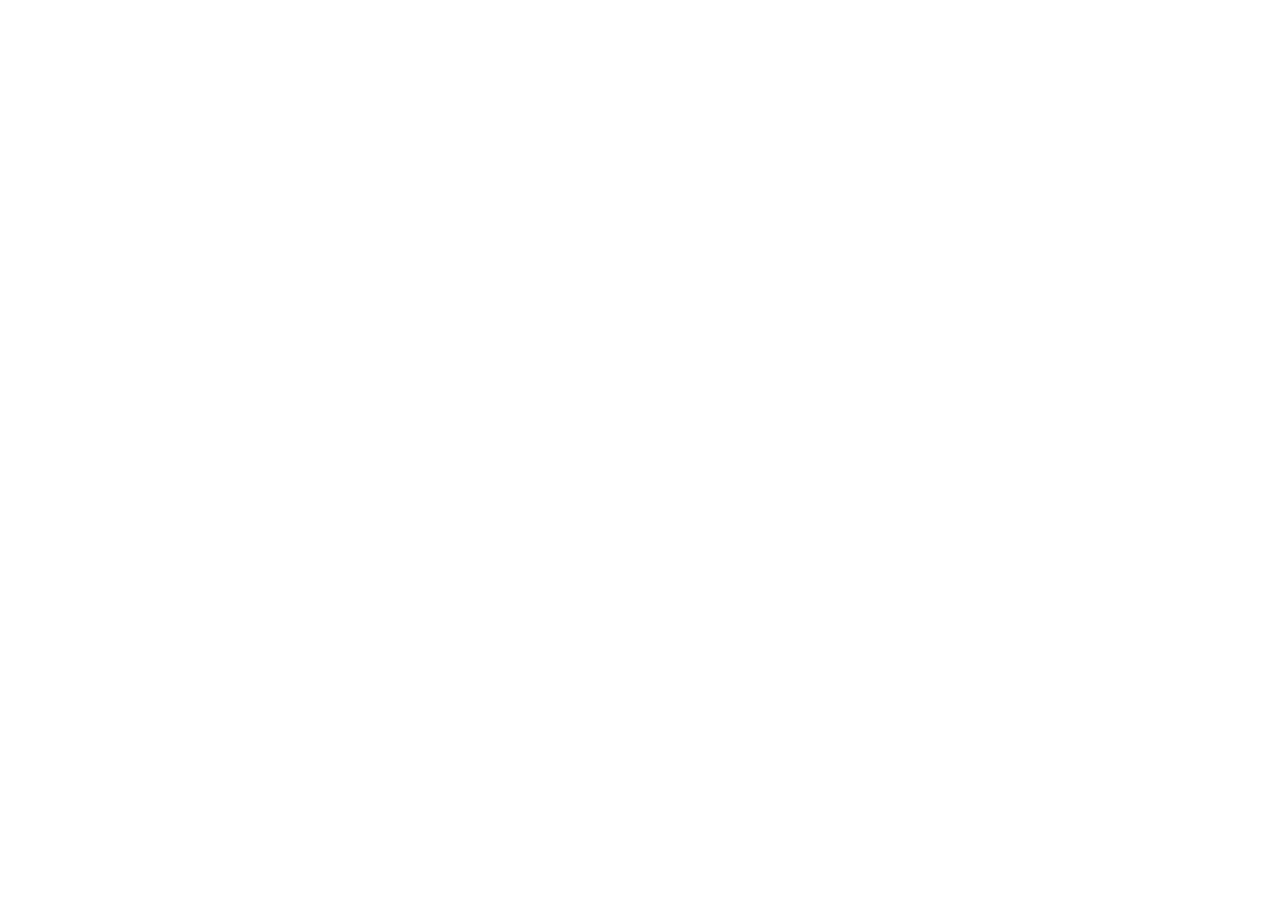
==== index.html @ 34d68d40 "Redirige orezco.com a contaes.com Redirect de cliente que conserva la ruta, con canonical al dominio" ====
<!doctype html>
<html lang="es">
<head>
<meta charset="utf-8">
<meta name="viewport" content="width=device-width, initial-scale=1">
<title>Orezco ahora es Contaes</title>
<link rel="canonical" href="https://contaes.com/">
<meta name="robots" content="noindex, follow">
<meta http-equiv="refresh" content="0; url=https://contaes.com/">
<style>
  body{margin:0;min-height:100vh;display:grid;place-items:center;background:#f6f5f4;color:#000;
       font:16px/1.5 ui-sans-serif,system-ui,-apple-system,"Segoe UI",Roboto,sans-serif;
       text-align:center;padding:24px}
  h1{font-size:clamp(26px,5vw,38px);font-weight:600;letter-spacing:-.03em;margin:0 0 12px}
  p{margin:0 0 22px;color:#615d59}
  a{display:inline-block;background:#0075de;color:#fff;text-decoration:none;
    padding:13px 20px;border-radius:8px;font-weight:500}
</style>
<script>
  // Conserva la ruta: /blog/x en orezco.com acaba en contaes.com/blog/x
  location.replace("https://contaes.com" + location.pathname + location.search + location.hash);
</script>
</head>
<body>
  <main>
    <h1>Orezco ahora es Contaes</h1>
    <p>Te estamos llevando a la dirección nueva.</p>
    <a href="https://contaes.com/">Ir a contaes.com</a>
  </main>
</body>
</html>
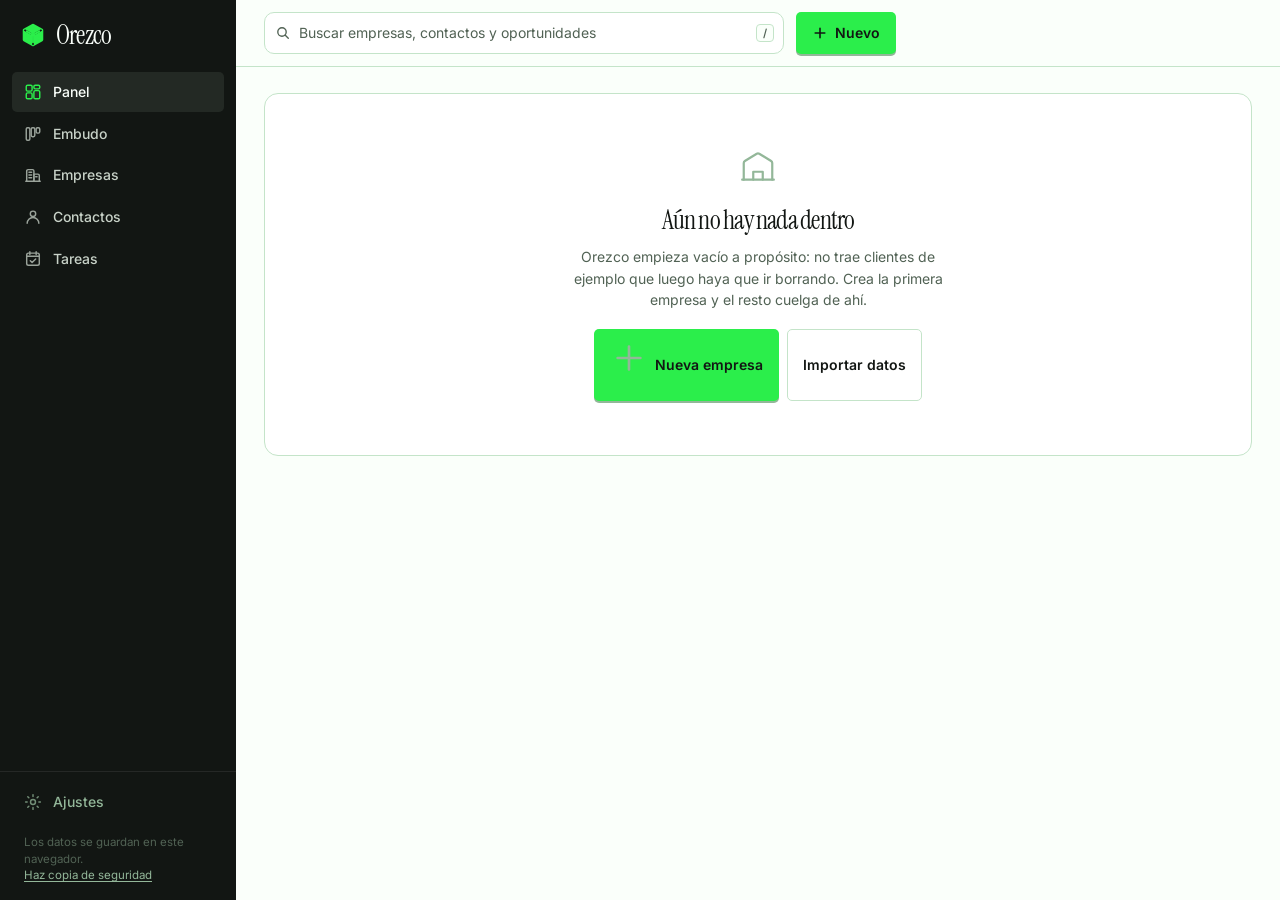
==== commit de0b2ca2: "CRM en orezco.com, en lugar de la redirección orezco.com deja de redirigir a contaes.com y pasa a se" ====
--- a/index.html
+++ b/index.html
@@ -3,29 +3,96 @@
 <head>
 <meta charset="utf-8">
 <meta name="viewport" content="width=device-width, initial-scale=1">
-<title>Orezco ahora es Contaes</title>
-<link rel="canonical" href="https://contaes.com/">
+<title>Orezco — CRM</title>
+<meta name="description" content="Orezco es un CRM sencillo: empresas, contactos, oportunidades y tareas en un embudo que se entiende de un vistazo.">
 <meta name="robots" content="noindex, follow">
-<meta http-equiv="refresh" content="0; url=https://contaes.com/">
-<style>
-  body{margin:0;min-height:100vh;display:grid;place-items:center;background:#f6f5f4;color:#000;
-       font:16px/1.5 ui-sans-serif,system-ui,-apple-system,"Segoe UI",Roboto,sans-serif;
-       text-align:center;padding:24px}
-  h1{font-size:clamp(26px,5vw,38px);font-weight:600;letter-spacing:-.03em;margin:0 0 12px}
-  p{margin:0 0 22px;color:#615d59}
-  a{display:inline-block;background:#0075de;color:#fff;text-decoration:none;
-    padding:13px 20px;border-radius:8px;font-weight:500}
-</style>
-<script>
-  // Conserva la ruta: /blog/x en orezco.com acaba en contaes.com/blog/x
-  location.replace("https://contaes.com" + location.pathname + location.search + location.hash);
-</script>
+<meta name="color-scheme" content="light">
+<link rel="preconnect" href="https://fonts.googleapis.com">
+<link rel="preconnect" href="https://fonts.gstatic.com" crossorigin>
+<link rel="stylesheet" href="https://fonts.googleapis.com/css2?family=Instrument+Serif:ital@0;1&family=Inter:wght@400;500;600;700&display=swap">
+<link rel="stylesheet" href="assets/app.css?v=6">
+<link rel="icon" href="assets/marca.svg" type="image/svg+xml">
 </head>
 <body>
-  <main>
-    <h1>Orezco ahora es Contaes</h1>
-    <p>Te estamos llevando a la dirección nueva.</p>
-    <a href="https://contaes.com/">Ir a contaes.com</a>
-  </main>
+
+<a class="saltar" href="#principal">Saltar al contenido</a>
+
+<!-- ── Barra lateral ───────────────────────────────────────── -->
+<aside class="lateral" id="lateral">
+  <div class="lateral-marca">
+    <svg class="marca" viewBox="0 0 200 200" role="img" aria-label="Orezco">
+      <polygon points="100,26 166,63 166,137 100,174 34,137 34,63"
+               fill="currentColor" stroke="currentColor" stroke-width="26" stroke-linejoin="round"/>
+      <g stroke="var(--logo-bg)" stroke-width="13" stroke-linecap="round" fill="none">
+        <path d="M100 100 L38 64"/><path d="M100 100 L162 64"/><path d="M100 100 L100 172"/>
+      </g>
+      <g stroke="currentColor" stroke-width="15" stroke-linecap="round">
+        <path d="M100 44 L100 156"/><path d="M51.5 72 L148.5 128"/><path d="M51.5 128 L148.5 72"/>
+      </g>
+    </svg>
+    <span class="lateral-nombre">Orezco</span>
+  </div>
+
+  <nav class="lateral-nav" aria-label="Secciones">
+    <button class="nav-i" data-vista="panel" aria-current="page">
+      <svg viewBox="0 0 20 20" aria-hidden="true"><rect x="2.5" y="2.5" width="6.5" height="6.5" rx="1.5"/><rect x="11" y="2.5" width="6.5" height="4" rx="1.5"/><rect x="11" y="8.5" width="6.5" height="9" rx="1.5"/><rect x="2.5" y="11" width="6.5" height="6.5" rx="1.5"/></svg>
+      <span>Panel</span></button>
+    <button class="nav-i" data-vista="embudo">
+      <svg viewBox="0 0 20 20" aria-hidden="true"><rect x="2.5" y="3" width="4" height="14" rx="1.5"/><rect x="8" y="3" width="4" height="10" rx="1.5"/><rect x="13.5" y="3" width="4" height="6" rx="1.5"/></svg>
+      <span>Embudo</span><em class="nav-n" data-cuenta="oportunidades"></em></button>
+    <button class="nav-i" data-vista="empresas">
+      <svg viewBox="0 0 20 20" aria-hidden="true"><path d="M3 17V5.5a1.5 1.5 0 0 1 1.5-1.5h5A1.5 1.5 0 0 1 11 5.5V17"/><path d="M11 17V9h4.5A1.5 1.5 0 0 1 17 10.5V17"/><path d="M2 17h16"/><path d="M5.5 7h3M5.5 10h3M5.5 13h3M13 12h1.5"/></svg>
+      <span>Empresas</span><em class="nav-n" data-cuenta="empresas"></em></button>
+    <button class="nav-i" data-vista="contactos">
+      <svg viewBox="0 0 20 20" aria-hidden="true"><circle cx="10" cy="6.5" r="3"/><path d="M3.5 17a6.5 6.5 0 0 1 13 0"/></svg>
+      <span>Contactos</span><em class="nav-n" data-cuenta="contactos"></em></button>
+    <button class="nav-i" data-vista="tareas">
+      <svg viewBox="0 0 20 20" aria-hidden="true"><rect x="3" y="3.5" width="14" height="13.5" rx="2"/><path d="M3 7h14M6.5 2v3M13.5 2v3"/><path d="m7 12 2 2 4-4"/></svg>
+      <span>Tareas</span><em class="nav-n nav-n-alerta" data-cuenta="tareas"></em></button>
+  </nav>
+
+  <div class="lateral-pie">
+    <button class="nav-i nav-i-tenue" data-vista="ajustes">
+      <svg viewBox="0 0 20 20" aria-hidden="true"><circle cx="10" cy="10" r="2.75"/><path d="M10 1.8v2M10 16.2v2M16.5 10h1.7M1.8 10h1.7M14.6 5.4l1.2-1.2M4.2 15.8l1.2-1.2M14.6 14.6l1.2 1.2M4.2 4.2l1.2 1.2"/></svg>
+      <span>Ajustes</span></button>
+    <p class="lateral-nota">Los datos se guardan en este navegador.<br><a href="#" data-ir="ajustes">Haz copia de seguridad</a></p>
+  </div>
+</aside>
+
+<div class="velo" id="velo" hidden></div>
+
+<!-- ── Contenido ───────────────────────────────────────────── -->
+<main id="principal" class="principal">
+
+  <header class="cabecera">
+    <button class="menu-movil" id="menuMovil" aria-label="Abrir el menú" aria-expanded="false">
+      <svg viewBox="0 0 20 20" aria-hidden="true"><path d="M3 5.5h14M3 10h14M3 14.5h14"/></svg>
+    </button>
+    <div class="buscador">
+      <svg viewBox="0 0 20 20" aria-hidden="true"><circle cx="8.75" cy="8.75" r="5.25"/><path d="m12.6 12.6 4 4"/></svg>
+      <input type="search" id="buscar" placeholder="Buscar empresas, contactos y oportunidades" aria-label="Buscar" autocomplete="off">
+      <kbd>/</kbd>
+    </div>
+    <button class="btn btn-verde" id="btnNuevo">
+      <svg viewBox="0 0 20 20" aria-hidden="true"><path d="M10 4v12M4 10h12"/></svg>
+      <span>Nuevo</span>
+    </button>
+  </header>
+
+  <div id="resultados" class="resultados" hidden></div>
+
+  <div id="vistas"></div>
+</main>
+
+<!-- ── Ficha lateral ───────────────────────────────────────── -->
+<div class="cajon-fondo" id="cajonFondo" hidden></div>
+<section class="cajon" id="cajon" hidden aria-label="Ficha" role="dialog" aria-modal="true"></section>
+
+<!-- ── Diálogo ─────────────────────────────────────────────── -->
+<dialog class="dlg" id="dlg"></dialog>
+
+<div class="aviso" id="aviso" role="status" aria-live="polite" hidden></div>
+
+<script src="assets/app.js?v=6"></script>
 </body>
 </html>
--- a/assets/app.css
+++ b/assets/app.css
@@ -0,0 +1,329 @@
+/* == Orezco - CRM ===============================================
+   Sistema visual: broadsheet editorial en sala verde.
+   El verde #2bee4b es un rotulador, no un relleno: marca lo activo
+   y la accion principal, nada mas. Todo lo demas es monocromo con
+   sesgo verde frio. Mundo visual unico, sin tema oscuro alterno.
+   =============================================================== */
+
+:root{
+  --verde:#2bee4b;      /* rotulador - unico acento vivo */
+  --verde-hondo:#17a832;/* el mismo verde con contraste para texto */
+  --musgo:#93b799;      /* apoyo, nunca accion */
+  --eco:#c4e4c9;        /* hairlines y separadores */
+  --tinta:#000000;      /* texto corrido sobre claro */
+  --prensa:#121613;     /* titulares y superficies oscuras */
+  --pizarra:#232924;    /* superficie secundaria en lo oscuro */
+  --gris:#516254;       /* texto auxiliar */
+  --salvia:#c8d2c8;     /* texto claro sobre oscuro */
+  --hueso:#fafffa;      /* lienzo */
+  --papel:#ffffff;      /* tarjetas */
+  --ambar:#b06b00;      /* vencido / atencion */
+  --granate:#9c2c2c;    /* perdido / destructivo */
+
+  --lateral-an:236px;
+  --r-btn:5px; --r-pill:10px; --r-caja:14px;
+  --sombra:0 1px 2px rgba(18,22,19,.05), 0 8px 24px -12px rgba(18,22,19,.18);
+  --ui:"Inter",ui-sans-serif,system-ui,-apple-system,"Segoe UI",Roboto,sans-serif;
+  --display:"Instrument Serif",Georgia,"Times New Roman",serif;
+}
+
+*,*::before,*::after{box-sizing:border-box}
+html{-webkit-text-size-adjust:100%}
+
+/* [hidden] pierde contra cualquier display declarado despues, y
+   .cajon y .aviso son flex: sin esto se pintaban estando ocultos,
+   tapando media pantalla. La cascada no perdona. */
+[hidden]{display:none!important}
+body{
+  margin:0;background:var(--hueso);color:var(--tinta);
+  font:400 15px/1.55 var(--ui);
+  -webkit-font-smoothing:antialiased;
+  padding-left:var(--lateral-an);
+}
+h1,h2,h3,h4{margin:0;font-weight:600;letter-spacing:-.015em;line-height:1.2}
+p{margin:0}
+button,input,select,textarea{font:inherit;color:inherit}
+button{cursor:pointer;background:none;border:0;padding:0}
+svg{display:block}
+a{color:var(--verde-hondo)}
+
+.saltar{position:absolute;left:-9999px;top:0;z-index:99;background:var(--prensa);color:var(--hueso);padding:10px 16px;border-radius:0 0 var(--r-btn) 0}
+.saltar:focus{left:0}
+:focus-visible{outline:2px solid var(--verde-hondo);outline-offset:2px;border-radius:3px}
+
+/* micro-etiqueta en versalitas: estructura, no decoracion */
+.etiq{font-size:11px;font-weight:600;letter-spacing:.06em;text-transform:uppercase;color:var(--gris)}
+
+/* -- Barra lateral -------------------------------------------- */
+.lateral{
+  position:fixed;inset:0 auto 0 0;width:var(--lateral-an);z-index:30;
+  background:var(--prensa);color:var(--salvia);
+  display:flex;flex-direction:column;
+  --logo-bg:#121613;
+}
+.lateral-marca{display:flex;align-items:center;gap:10px;padding:22px 20px 18px}
+.marca{width:26px;height:26px;color:var(--verde);flex:none}
+.lateral-nombre{font-family:var(--display);font-size:26px;letter-spacing:-.03em;color:var(--hueso);line-height:1}
+.lateral-nav{display:flex;flex-direction:column;gap:2px;padding:6px 12px;flex:1;overflow-y:auto}
+.nav-i{
+  display:flex;align-items:center;gap:11px;width:100%;
+  padding:9px 12px;border-radius:var(--r-btn);
+  color:var(--salvia);font-size:14px;font-weight:500;text-align:left;
+  transition:background .13s,color .13s;
+}
+.nav-i svg{width:18px;height:18px;flex:none;fill:none;stroke:currentColor;stroke-width:1.6;stroke-linecap:round;stroke-linejoin:round;opacity:.75}
+.nav-i span{flex:1}
+.nav-i:hover{background:var(--pizarra);color:var(--hueso)}
+.nav-i[aria-current="page"]{background:var(--pizarra);color:var(--hueso)}
+.nav-i[aria-current="page"] svg{color:var(--verde);opacity:1}
+.nav-n{font-style:normal;font-size:11.5px;font-weight:600;color:var(--musgo);background:rgba(255,255,255,.07);padding:1px 7px;border-radius:99px;min-width:22px;text-align:center}
+.nav-n:empty{display:none}
+.nav-n-alerta[data-urgente="si"]{background:rgba(255,180,80,.16);color:#ffc46b}
+.lateral-pie{padding:10px 12px 16px;border-top:1px solid rgba(255,255,255,.08)}
+.nav-i-tenue{color:var(--musgo)}
+.lateral-nota{font-size:11.5px;line-height:1.45;color:var(--gris);padding:12px 12px 0}
+.lateral-nota a{color:var(--musgo);text-underline-offset:2px}
+.velo{position:fixed;inset:0;background:rgba(18,22,19,.5);z-index:25}
+
+/* -- Cabecera -------------------------------------------------- */
+.principal{min-height:100vh;display:flex;flex-direction:column;min-width:0}
+.cabecera{
+  position:sticky;top:0;z-index:20;
+  display:flex;align-items:center;gap:12px;
+  padding:12px 28px;background:rgba(250,255,250,.88);
+  backdrop-filter:blur(10px);border-bottom:1px solid var(--eco);
+}
+.menu-movil{display:none;flex:none;width:36px;height:36px;border-radius:var(--r-btn);border:1px solid var(--eco);align-items:center;justify-content:center;background:var(--papel)}
+.menu-movil svg{width:18px;height:18px;fill:none;stroke:var(--prensa);stroke-width:1.7;stroke-linecap:round}
+/* min-width:0 es imprescindible: sin el, un item flex no baja de su
+   min-content y en movil la barra se sale por la derecha llevandose
+   el boton Nuevo fuera de la pantalla. */
+.buscador{flex:1 1 0;min-width:0;max-width:520px;position:relative;display:flex;align-items:center}
+.buscador svg{position:absolute;left:11px;width:16px;height:16px;fill:none;stroke:var(--gris);stroke-width:1.7;stroke-linecap:round;pointer-events:none}
+.buscador input{
+  width:100%;padding:9px 40px 9px 34px;border:1px solid var(--eco);border-radius:var(--r-pill);
+  background:var(--papel);font-size:14px;
+}
+.buscador input::placeholder{color:var(--gris)}
+.buscador input:focus{outline:none;border-color:var(--musgo);box-shadow:0 0 0 3px rgba(147,183,153,.22)}
+.buscador kbd{position:absolute;right:10px;font:600 11px var(--ui);color:var(--gris);border:1px solid var(--eco);border-radius:4px;padding:1px 6px;background:var(--hueso)}
+.buscador input:focus ~ kbd{opacity:0}
+
+.btn{
+  display:inline-flex;align-items:center;justify-content:center;gap:7px;flex:none;
+  padding:9px 15px;border-radius:var(--r-btn);border:1px solid transparent;
+  font-size:14px;font-weight:600;white-space:nowrap;transition:filter .13s,background .13s,border-color .13s;
+}
+.btn svg{width:16px;height:16px;fill:none;stroke:currentColor;stroke-width:2;stroke-linecap:round}
+/* CTA primario: unico elemento con sombra, como manda el sistema */
+.btn-verde{background:var(--verde);color:var(--prensa);box-shadow:0 2px 0 var(--musgo)}
+.btn-verde:hover{filter:brightness(1.06)}
+.btn-verde:active{box-shadow:0 1px 0 var(--musgo);transform:translateY(1px)}
+.btn-linea{background:var(--papel);border-color:var(--eco);color:var(--prensa)}
+.btn-linea:hover{border-color:var(--musgo);background:var(--hueso)}
+.btn-plano{color:var(--gris);padding:7px 10px}
+.btn-plano:hover{background:rgba(18,22,19,.05);color:var(--prensa)}
+.btn-peligro{background:var(--papel);border-color:#e8cfcf;color:var(--granate)}
+.btn-peligro:hover{background:#fdf6f6}
+.btn-sm{padding:6px 11px;font-size:13px}
+
+/* -- Vista ----------------------------------------------------- */
+.vista{padding:26px 28px 60px;max-width:1400px;width:100%;margin:0 auto;flex:1}
+.vista-cab{display:flex;align-items:flex-end;justify-content:space-between;gap:20px;margin-bottom:22px;flex-wrap:wrap}
+.vista-t{font-family:var(--display);font-size:40px;font-weight:400;line-height:.95;letter-spacing:-.035em;color:var(--prensa)}
+.vista-sub{font-size:13.5px;color:var(--gris);margin-top:6px}
+.vista-acc{display:flex;gap:8px;align-items:center;flex-wrap:wrap}
+
+/* -- Reticula de indicadores ----------------------------------- */
+/* gap:1px sobre fondo --eco: las hairlines no se duplican */
+.kpis{display:grid;grid-template-columns:repeat(4,1fr);gap:1px;background:var(--eco);border:1px solid var(--eco);border-radius:var(--r-caja);overflow:hidden;margin-bottom:26px}
+.kpi{background:var(--papel);padding:16px 18px 18px}
+.kpi-n{font-family:var(--display);font-size:38px;line-height:1;letter-spacing:-.035em;color:var(--prensa);margin:9px 0 3px;font-weight:400}
+.kpi-n.es-alerta{color:var(--ambar)}
+.kpi-pie{font-size:12.5px;color:var(--gris)}
+
+.rejilla{display:grid;grid-template-columns:1.4fr 1fr;gap:20px;align-items:start}
+.caja{background:var(--papel);border:1px solid var(--eco);border-radius:var(--r-caja);overflow:hidden}
+.caja-cab{display:flex;align-items:center;justify-content:space-between;gap:12px;padding:14px 18px;border-bottom:1px solid var(--eco)}
+.caja-t{font-size:14.5px;font-weight:600;color:var(--prensa)}
+.caja-cuerpo{padding:6px 0}
+
+/* -- Listas ---------------------------------------------------- */
+.fila{display:flex;align-items:center;gap:12px;padding:11px 18px;border-bottom:1px solid #eef4ef;text-align:left;width:100%;transition:background .12s}
+.fila:last-child{border-bottom:0}
+.fila:hover{background:var(--hueso)}
+.fila-cuerpo{flex:1;min-width:0}
+.fila-t{font-size:14px;font-weight:500;color:var(--prensa);white-space:nowrap;overflow:hidden;text-overflow:ellipsis}
+.fila-s{font-size:12.5px;color:var(--gris);white-space:nowrap;overflow:hidden;text-overflow:ellipsis;margin-top:1px}
+.fila-d{font-size:13px;color:var(--gris);white-space:nowrap;text-align:right;flex:none}
+.fila-d strong{display:block;color:var(--prensa);font-weight:600;font-variant-numeric:tabular-nums}
+
+.marcar{width:19px;height:19px;border:1.6px solid var(--musgo);border-radius:5px;flex:none;display:flex;align-items:center;justify-content:center;transition:background .13s,border-color .13s}
+.marcar svg{width:12px;height:12px;fill:none;stroke:var(--prensa);stroke-width:2.4;stroke-linecap:round;stroke-linejoin:round;opacity:0}
+.marcar:hover{border-color:var(--verde-hondo)}
+.marcar[aria-pressed="true"]{background:var(--verde);border-color:var(--verde)}
+.marcar[aria-pressed="true"] svg{opacity:1}
+.hecha .fila-t{text-decoration:line-through;color:var(--gris);font-weight:400}
+
+/* -- Avatar ---------------------------------------------------- */
+.ini{width:32px;height:32px;border-radius:9px;flex:none;display:grid;place-items:center;font-size:12px;font-weight:600;background:#eaf3ec;color:var(--gris);letter-spacing:.01em}
+.ini-sm{width:26px;height:26px;border-radius:7px;font-size:10.5px}
+
+/* -- Pildoras -------------------------------------------------- */
+.pill{display:inline-flex;align-items:center;gap:5px;font-size:11.5px;font-weight:600;padding:3px 9px;border-radius:99px;background:#eef4ef;color:var(--gris);white-space:nowrap}
+.pill-cliente{background:rgba(43,238,75,.16);color:#0f7a24}
+.pill-lead{background:#eaf0fa;color:#2c4a86}
+.pill-inactivo{background:#f0f0ef;color:#6b6b68}
+.pill-ganada{background:rgba(43,238,75,.16);color:#0f7a24}
+.pill-perdida{background:#f8eded;color:var(--granate)}
+.pill-vence{background:#fdf1de;color:var(--ambar)}
+
+/* -- Tabla ----------------------------------------------------- */
+.tabla-env{background:var(--papel);border:1px solid var(--eco);border-radius:var(--r-caja);overflow:hidden}
+.tabla-fil{display:flex;gap:8px;padding:12px 18px;border-bottom:1px solid var(--eco);flex-wrap:wrap;align-items:center}
+.chip{font-size:12.5px;font-weight:500;padding:5px 12px;border-radius:99px;border:1px solid var(--eco);color:var(--gris);background:var(--papel)}
+.chip:hover{border-color:var(--musgo)}
+.chip[aria-pressed="true"]{background:var(--prensa);border-color:var(--prensa);color:var(--hueso)}
+.tabla-desb{overflow-x:auto}
+table{width:100%;border-collapse:collapse;font-size:14px}
+th{text-align:left;font-size:11px;font-weight:600;letter-spacing:.06em;text-transform:uppercase;color:var(--gris);padding:10px 18px;border-bottom:1px solid var(--eco);white-space:nowrap;background:var(--hueso)}
+th button{display:inline-flex;align-items:center;gap:4px;font:inherit;color:inherit;letter-spacing:inherit;text-transform:inherit}
+th button:hover{color:var(--prensa)}
+td{padding:11px 18px;border-bottom:1px solid #eef4ef;vertical-align:middle}
+tbody tr:last-child td{border-bottom:0}
+tbody tr{cursor:pointer;transition:background .12s}
+tbody tr:hover{background:var(--hueso)}
+.td-p{font-weight:500;color:var(--prensa)}
+.td-num{text-align:right;font-variant-numeric:tabular-nums}
+.td-tenue{color:var(--gris);font-size:13px}
+
+/* -- Embudo ---------------------------------------------------- */
+.embudo{display:flex;gap:14px;overflow-x:auto;padding-bottom:14px;align-items:flex-start}
+.col{flex:0 0 272px;background:#f2f7f3;border:1px solid var(--eco);border-radius:var(--r-caja);display:flex;flex-direction:column;max-height:calc(100vh - 220px)}
+.col-cab{display:flex;align-items:center;gap:8px;padding:12px 14px 10px}
+.col-p{width:8px;height:8px;border-radius:99px;flex:none;background:var(--musgo)}
+.col-t{font-size:12.5px;font-weight:600;color:var(--prensa);flex:1}
+.col-n{font-size:11.5px;font-weight:600;color:var(--gris)}
+.col-v{padding:0 14px 10px;font-size:12.5px;color:var(--gris);font-variant-numeric:tabular-nums}
+.col-lista{padding:0 10px 10px;overflow-y:auto;display:flex;flex-direction:column;gap:8px;min-height:60px;flex:1}
+.col.sobre{background:rgba(43,238,75,.09);border-color:var(--verde)}
+.tj{background:var(--papel);border:1px solid var(--eco);border-radius:10px;padding:11px 12px;cursor:grab;box-shadow:0 1px 1px rgba(18,22,19,.03);transition:border-color .13s,box-shadow .13s}
+.tj:hover{border-color:var(--musgo);box-shadow:var(--sombra)}
+.tj:active{cursor:grabbing}
+.tj.arrastrando{opacity:.4}
+.tj-t{font-size:13.5px;font-weight:500;color:var(--prensa);line-height:1.35;margin-bottom:5px}
+.tj-e{font-size:12px;color:var(--gris);display:flex;align-items:center;gap:6px;margin-bottom:8px}
+.tj-pie{display:flex;align-items:center;justify-content:space-between;gap:8px}
+.tj-v{font-size:13.5px;font-weight:600;color:var(--prensa);font-variant-numeric:tabular-nums}
+.col-vacia{border:1px dashed var(--musgo);border-radius:10px;padding:16px 10px;text-align:center;font-size:12.5px;color:var(--gris)}
+
+/* -- Estado vacio: honesto, sin datos de mentira --------------- */
+.vacio{text-align:center;padding:54px 24px}
+.vacio svg{width:38px;height:38px;margin:0 auto 14px;fill:none;stroke:var(--musgo);stroke-width:1.4;stroke-linecap:round;stroke-linejoin:round}
+.vacio-t{font-family:var(--display);font-size:26px;font-weight:400;letter-spacing:-.03em;color:var(--prensa);margin-bottom:6px}
+.vacio-p{font-size:14px;color:var(--gris);max-width:400px;margin:0 auto 18px;line-height:1.55}
+.vacio-acc{display:flex;gap:8px;justify-content:center;flex-wrap:wrap}
+.vacio-sm{padding:26px 18px}
+.vacio-sm .vacio-t{font-size:19px}
+.vacio-sm svg{width:28px;height:28px;margin-bottom:10px}
+
+/* -- Ficha lateral --------------------------------------------- */
+.cajon-fondo{position:fixed;inset:0;background:rgba(18,22,19,.34);z-index:40;animation:aparece .16s}
+.cajon{
+  position:fixed;inset:0 0 0 auto;width:min(468px,100%);z-index:41;
+  background:var(--papel);border-left:1px solid var(--eco);
+  display:flex;flex-direction:column;box-shadow:-16px 0 44px -22px rgba(18,22,19,.4);
+  animation:entra .2s cubic-bezier(.32,.72,0,1);
+}
+@keyframes aparece{from{opacity:0}}
+@keyframes entra{from{transform:translateX(24px);opacity:0}}
+.cajon-cab{display:flex;align-items:flex-start;gap:12px;padding:20px 20px 16px;border-bottom:1px solid var(--eco)}
+.cajon-t{font-family:var(--display);font-size:27px;font-weight:400;line-height:1.05;letter-spacing:-.03em;color:var(--prensa)}
+.cajon-s{font-size:13px;color:var(--gris);margin-top:4px}
+.cajon-x{width:30px;height:30px;border-radius:var(--r-btn);display:grid;place-items:center;color:var(--gris);flex:none;margin-left:auto}
+.cajon-x svg{width:16px;height:16px;fill:none;stroke:currentColor;stroke-width:1.9;stroke-linecap:round}
+.cajon-x:hover{background:rgba(18,22,19,.06);color:var(--prensa)}
+.cajon-cuerpo{flex:1;overflow-y:auto;padding:18px 20px 26px}
+.cajon-pie{display:flex;gap:8px;padding:14px 20px;border-top:1px solid var(--eco);background:var(--hueso);flex-wrap:wrap}
+.bloque{margin-bottom:22px}
+.bloque > .etiq{display:block;margin-bottom:9px}
+.datos{display:grid;grid-template-columns:96px 1fr;gap:8px 12px;font-size:13.5px}
+.datos dt{color:var(--gris)}
+.datos dd{margin:0;color:var(--prensa);word-break:break-word}
+.nota-txt{font-size:13.5px;line-height:1.6;color:var(--prensa);white-space:pre-wrap;background:var(--hueso);border:1px solid var(--eco);border-radius:10px;padding:11px 13px}
+
+/* -- Formulario ------------------------------------------------ */
+.dlg{border:0;padding:0;border-radius:var(--r-caja);max-width:520px;width:calc(100% - 32px);background:var(--papel);box-shadow:0 24px 64px -20px rgba(18,22,19,.45);color:var(--tinta)}
+.dlg::backdrop{background:rgba(18,22,19,.44)}
+.dlg-cab{padding:20px 22px 0}
+.dlg-t{font-family:var(--display);font-size:27px;font-weight:400;letter-spacing:-.03em;color:var(--prensa);line-height:1.05}
+.dlg-cuerpo{padding:18px 22px;display:grid;gap:13px;max-height:min(62vh,560px);overflow-y:auto}
+.dlg-pie{display:flex;gap:8px;justify-content:flex-end;padding:14px 22px;border-top:1px solid var(--eco);background:var(--hueso);border-radius:0 0 var(--r-caja) var(--r-caja)}
+.campo{display:grid;gap:5px}
+.campo > label{font-size:12.5px;font-weight:500;color:var(--gris)}
+.campo input,.campo select,.campo textarea{
+  padding:9px 11px;border:1px solid var(--eco);border-radius:var(--r-btn);
+  background:var(--papel);font-size:14px;width:100%;
+}
+.campo textarea{resize:vertical;min-height:74px;line-height:1.5}
+.campo input:focus,.campo select:focus,.campo textarea:focus{outline:none;border-color:var(--musgo);box-shadow:0 0 0 3px rgba(147,183,153,.22)}
+.campo-2{display:grid;grid-template-columns:1fr 1fr;gap:13px}
+.campo-error input,.campo-error select{border-color:var(--granate)}
+.msg-error{font-size:12px;color:var(--granate)}
+.pista{font-size:12px;color:var(--gris);line-height:1.5}
+
+/* -- Buscador global ------------------------------------------- */
+.resultados{position:absolute;top:56px;left:28px;right:28px;max-width:520px;z-index:19;background:var(--papel);border:1px solid var(--eco);border-radius:var(--r-caja);box-shadow:var(--sombra);overflow:hidden;max-height:420px;overflow-y:auto}
+.res-g{padding:8px 14px 3px}
+.res-i{display:flex;align-items:center;gap:10px;padding:8px 14px;width:100%;text-align:left}
+.res-i:hover,.res-i.sel{background:var(--hueso)}
+.res-t{font-size:13.5px;font-weight:500;color:var(--prensa)}
+.res-s{font-size:12px;color:var(--gris)}
+.res-nada{padding:22px;text-align:center;font-size:13.5px;color:var(--gris)}
+
+/* -- Ajustes --------------------------------------------------- */
+.ajustes{display:grid;gap:16px;max-width:720px}
+.aj-caja{background:var(--papel);border:1px solid var(--eco);border-radius:var(--r-caja);padding:18px 20px}
+.aj-t{font-size:15px;font-weight:600;color:var(--prensa);margin-bottom:5px}
+.aj-p{font-size:13.5px;color:var(--gris);line-height:1.6;margin-bottom:14px}
+.aj-acc{display:flex;gap:8px;flex-wrap:wrap}
+.aj-peligro{border-color:#e8cfcf;background:#fdf8f8}
+
+/* -- Aviso ----------------------------------------------------- */
+.aviso{
+  position:fixed;left:50%;bottom:26px;transform:translateX(-50%);z-index:60;
+  background:var(--prensa);color:var(--hueso);padding:11px 18px;border-radius:var(--r-pill);
+  font-size:13.5px;font-weight:500;box-shadow:0 12px 32px -12px rgba(18,22,19,.55);
+  display:flex;align-items:center;gap:12px;animation:sube .2s;max-width:calc(100% - 32px);
+}
+@keyframes sube{from{transform:translate(-50%,10px);opacity:0}}
+.aviso button{color:var(--verde);font-weight:600;font-size:13.5px;white-space:nowrap}
+
+/* -- Adaptacion a pantallas ------------------------------------ */
+@media(max-width:1120px){
+  .rejilla{grid-template-columns:1fr}
+  .kpis{grid-template-columns:repeat(2,1fr)}
+}
+@media(max-width:860px){
+  body{padding-left:0}
+  .lateral{transform:translateX(-100%);transition:transform .22s cubic-bezier(.32,.72,0,1)}
+  .lateral.abierta{transform:none}
+  .menu-movil{display:flex}
+  .cabecera{padding:10px 16px}
+  .vista{padding:20px 16px 56px}
+  .vista-t{font-size:32px}
+  .resultados{left:16px;right:16px}
+  .buscador kbd{display:none}
+  .btn-verde span{display:none}
+  .btn-verde{padding:9px 11px}
+}
+@media(max-width:560px){
+  .kpis{grid-template-columns:1fr}
+  .datos{grid-template-columns:1fr;gap:2px 0}
+  .datos dt{margin-top:8px}
+  .campo-2{grid-template-columns:1fr}
+  .cajon{width:100%}
+}
+@media(prefers-reduced-motion:reduce){
+  *,*::before,*::after{animation-duration:.01ms!important;transition-duration:.01ms!important}
+}
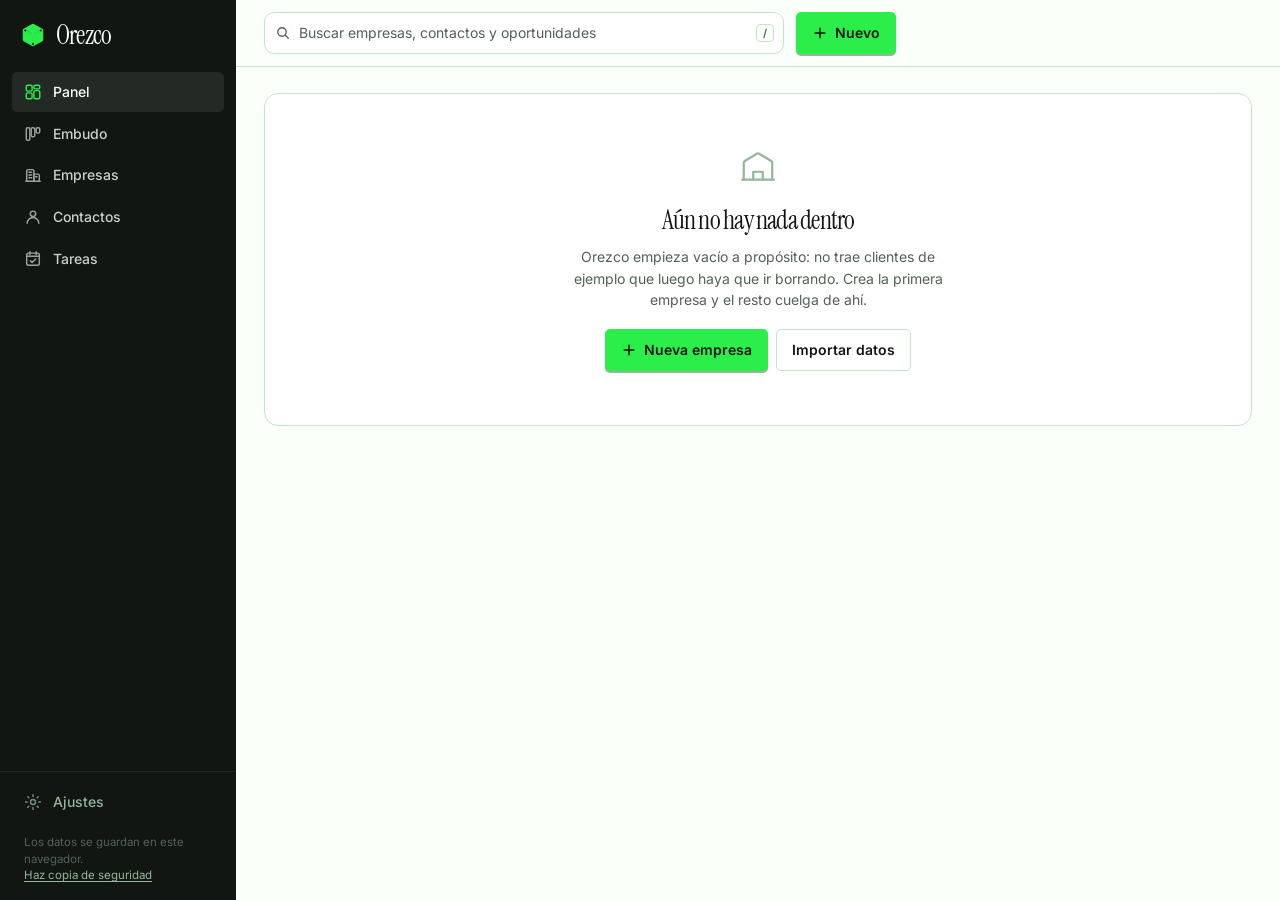
==== commit 1eb88079: "El icono del botón del estado vacío salía a 38px y en musgo '.vacio svg' alcanzaba también al icono " ====
--- a/index.html
+++ b/index.html
@@ -10,7 +10,7 @@
 <link rel="preconnect" href="https://fonts.googleapis.com">
 <link rel="preconnect" href="https://fonts.gstatic.com" crossorigin>
 <link rel="stylesheet" href="https://fonts.googleapis.com/css2?family=Instrument+Serif:ital@0;1&family=Inter:wght@400;500;600;700&display=swap">
-<link rel="stylesheet" href="assets/app.css?v=6">
+<link rel="stylesheet" href="assets/app.css?v=7">
 <link rel="icon" href="assets/marca.svg" type="image/svg+xml">
 </head>
 <body>
@@ -93,6 +93,6 @@
 
 <div class="aviso" id="aviso" role="status" aria-live="polite" hidden></div>
 
-<script src="assets/app.js?v=6"></script>
+<script src="assets/app.js?v=7"></script>
 </body>
 </html>
--- a/assets/app.css
+++ b/assets/app.css
@@ -219,13 +219,16 @@
 
 /* -- Estado vacio: honesto, sin datos de mentira --------------- */
 .vacio{text-align:center;padding:54px 24px}
-.vacio svg{width:38px;height:38px;margin:0 auto 14px;fill:none;stroke:var(--musgo);stroke-width:1.4;stroke-linecap:round;stroke-linejoin:round}
+/* Con '>' obligatorio: '.vacio svg' alcanzaba tambien al icono del boton
+   que vive dentro del estado vacio, y como tienen la misma especificidad
+   ganaba esta por ir despues. El '+' del CTA salia a 38px y en musgo. */
+.vacio > svg{width:38px;height:38px;margin:0 auto 14px;fill:none;stroke:var(--musgo);stroke-width:1.4;stroke-linecap:round;stroke-linejoin:round}
 .vacio-t{font-family:var(--display);font-size:26px;font-weight:400;letter-spacing:-.03em;color:var(--prensa);margin-bottom:6px}
 .vacio-p{font-size:14px;color:var(--gris);max-width:400px;margin:0 auto 18px;line-height:1.55}
 .vacio-acc{display:flex;gap:8px;justify-content:center;flex-wrap:wrap}
 .vacio-sm{padding:26px 18px}
 .vacio-sm .vacio-t{font-size:19px}
-.vacio-sm svg{width:28px;height:28px;margin-bottom:10px}
+.vacio-sm > svg{width:28px;height:28px;margin-bottom:10px}
 
 /* -- Ficha lateral --------------------------------------------- */
 .cajon-fondo{position:fixed;inset:0;background:rgba(18,22,19,.34);z-index:40;animation:aparece .16s}
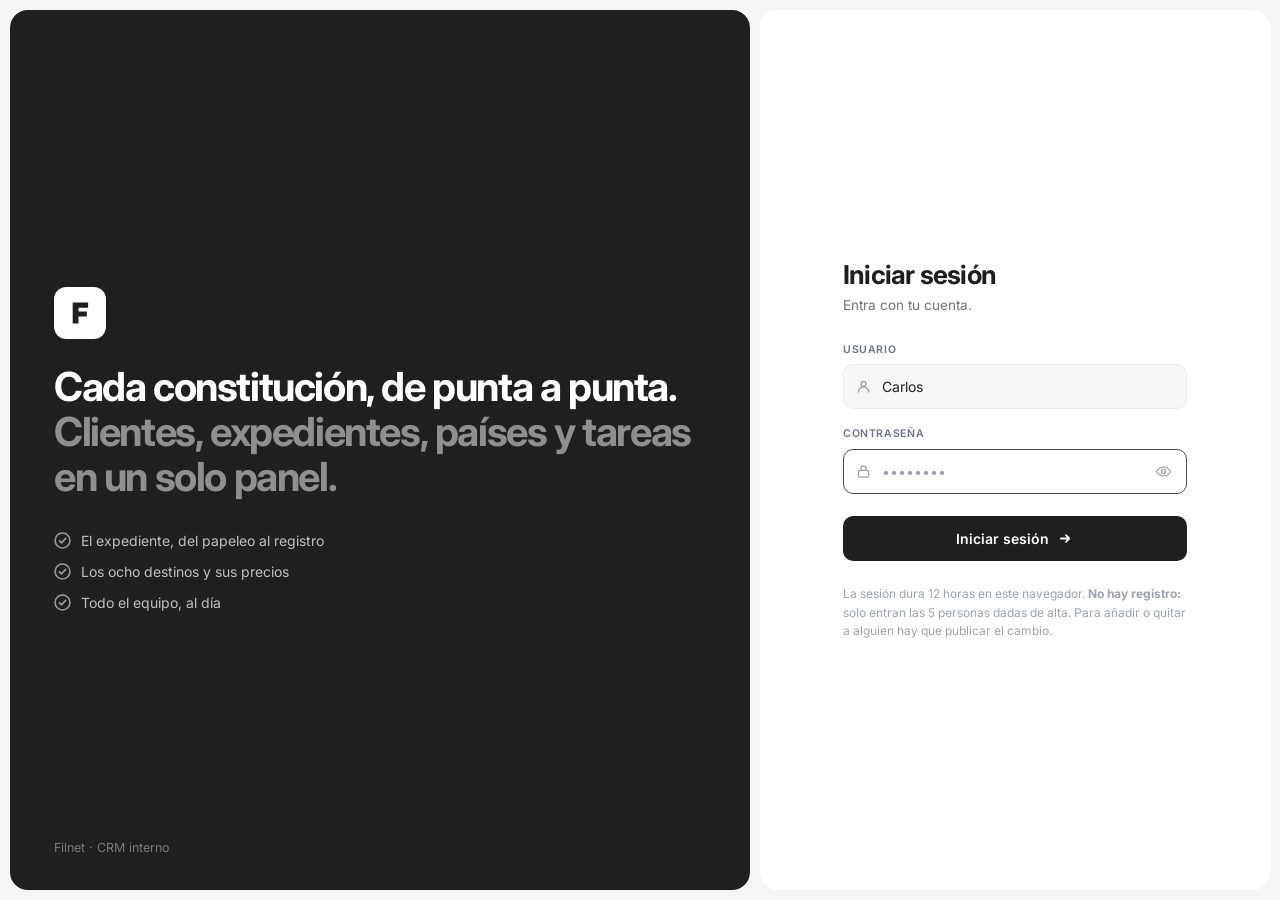
==== commit 6a517240: "orezco.com pasa a ser el CRM interno de Filnet Fuera lo que había: el CRM de Orezco entero, con su s" ====
--- a/index.html
+++ b/index.html
@@ -3,84 +3,114 @@
 <head>
 <meta charset="utf-8">
 <meta name="viewport" content="width=device-width, initial-scale=1">
-<title>Orezco — CRM</title>
-<meta name="description" content="Orezco es un CRM sencillo: empresas, contactos, oportunidades y tareas en un embudo que se entiende de un vistazo.">
-<meta name="robots" content="noindex, follow">
+<title>Filnet — CRM</title>
+<meta name="description" content="CRM interno de Filnet: clientes, expedientes de constitución, países y precios, tareas y calendario.">
+<meta name="robots" content="noindex, nofollow">
 <meta name="color-scheme" content="light">
 <link rel="preconnect" href="https://fonts.googleapis.com">
 <link rel="preconnect" href="https://fonts.gstatic.com" crossorigin>
-<link rel="stylesheet" href="https://fonts.googleapis.com/css2?family=Instrument+Serif:ital@0;1&family=Inter:wght@400;500;600;700&display=swap">
-<link rel="stylesheet" href="assets/app.css?v=7">
+<link rel="stylesheet" href="https://fonts.googleapis.com/css2?family=Inter:wght@400;500;600;700&display=swap">
+<link rel="stylesheet" href="assets/app.css?v=5">
 <link rel="icon" href="assets/marca.svg" type="image/svg+xml">
 </head>
 <body>
+
+<!-- ── Puerta de acceso ────────────────────────────────────── -->
+<div class="acceso" id="acceso" hidden></div>
 
 <a class="saltar" href="#principal">Saltar al contenido</a>
 
 <!-- ── Barra lateral ───────────────────────────────────────── -->
 <aside class="lateral" id="lateral">
-  <div class="lateral-marca">
-    <svg class="marca" viewBox="0 0 200 200" role="img" aria-label="Orezco">
-      <polygon points="100,26 166,63 166,137 100,174 34,137 34,63"
-               fill="currentColor" stroke="currentColor" stroke-width="26" stroke-linejoin="round"/>
-      <g stroke="var(--logo-bg)" stroke-width="13" stroke-linecap="round" fill="none">
-        <path d="M100 100 L38 64"/><path d="M100 100 L162 64"/><path d="M100 100 L100 172"/>
-      </g>
-      <g stroke="currentColor" stroke-width="15" stroke-linecap="round">
-        <path d="M100 44 L100 156"/><path d="M51.5 72 L148.5 128"/><path d="M51.5 128 L148.5 72"/>
-      </g>
-    </svg>
-    <span class="lateral-nombre">Orezco</span>
+
+  <div class="espacio">
+    <span class="espacio-icono" aria-hidden="true">
+      <svg viewBox="0 0 20 20"><path d="M3 17V5.2A1.2 1.2 0 0 1 4.2 4h5.6A1.2 1.2 0 0 1 11 5.2V17"/><path d="M11 17V9.5h4.3A1.2 1.2 0 0 1 16.5 10.7V17"/><path d="M2 17h16"/><path d="M5.5 7h3M5.5 10h3M5.5 13h3"/></svg>
+    </span>
+    <span class="espacio-txt">
+      <b>Filnet</b>
+      <em>Espacio CRM</em>
+    </span>
+    <svg class="chevron" viewBox="0 0 16 16" aria-hidden="true"><path d="m4 6.5 4 4 4-4"/></svg>
   </div>
 
-  <nav class="lateral-nav" aria-label="Secciones">
-    <button class="nav-i" data-vista="panel" aria-current="page">
-      <svg viewBox="0 0 20 20" aria-hidden="true"><rect x="2.5" y="2.5" width="6.5" height="6.5" rx="1.5"/><rect x="11" y="2.5" width="6.5" height="4" rx="1.5"/><rect x="11" y="8.5" width="6.5" height="9" rx="1.5"/><rect x="2.5" y="11" width="6.5" height="6.5" rx="1.5"/></svg>
+  <button class="avisos" id="avisos">
+    <svg viewBox="0 0 20 20" aria-hidden="true"><path d="M10 3a4.5 4.5 0 0 1 4.5 4.5c0 3.2 1 4.3 1.5 4.9H4c.5-.6 1.5-1.7 1.5-4.9A4.5 4.5 0 0 1 10 3Z"/><path d="M8.2 15.2a1.9 1.9 0 0 0 3.6 0"/></svg>
+    <span>Notificaciones</span>
+    <em class="avisos-n" id="avisosN">0</em>
+    <svg class="chevron" viewBox="0 0 16 16" aria-hidden="true"><path d="m4 6.5 4 4 4-4"/></svg>
+  </button>
+
+  <nav class="menu" aria-label="Secciones">
+
+    <p class="menu-g">General</p>
+    <button class="mi" data-vista="panel" aria-current="page">
+      <svg viewBox="0 0 20 20" aria-hidden="true"><rect x="2.5" y="2.5" width="6.5" height="6.5" rx="1.6"/><rect x="11" y="2.5" width="6.5" height="6.5" rx="1.6"/><rect x="2.5" y="11" width="6.5" height="6.5" rx="1.6"/><rect x="11" y="11" width="6.5" height="6.5" rx="1.6"/></svg>
       <span>Panel</span></button>
-    <button class="nav-i" data-vista="embudo">
-      <svg viewBox="0 0 20 20" aria-hidden="true"><rect x="2.5" y="3" width="4" height="14" rx="1.5"/><rect x="8" y="3" width="4" height="10" rx="1.5"/><rect x="13.5" y="3" width="4" height="6" rx="1.5"/></svg>
-      <span>Embudo</span><em class="nav-n" data-cuenta="oportunidades"></em></button>
-    <button class="nav-i" data-vista="empresas">
-      <svg viewBox="0 0 20 20" aria-hidden="true"><path d="M3 17V5.5a1.5 1.5 0 0 1 1.5-1.5h5A1.5 1.5 0 0 1 11 5.5V17"/><path d="M11 17V9h4.5A1.5 1.5 0 0 1 17 10.5V17"/><path d="M2 17h16"/><path d="M5.5 7h3M5.5 10h3M5.5 13h3M13 12h1.5"/></svg>
-      <span>Empresas</span><em class="nav-n" data-cuenta="empresas"></em></button>
-    <button class="nav-i" data-vista="contactos">
-      <svg viewBox="0 0 20 20" aria-hidden="true"><circle cx="10" cy="6.5" r="3"/><path d="M3.5 17a6.5 6.5 0 0 1 13 0"/></svg>
-      <span>Contactos</span><em class="nav-n" data-cuenta="contactos"></em></button>
-    <button class="nav-i" data-vista="tareas">
-      <svg viewBox="0 0 20 20" aria-hidden="true"><rect x="3" y="3.5" width="14" height="13.5" rx="2"/><path d="M3 7h14M6.5 2v3M13.5 2v3"/><path d="m7 12 2 2 4-4"/></svg>
-      <span>Tareas</span><em class="nav-n nav-n-alerta" data-cuenta="tareas"></em></button>
+    <button class="mi" data-vista="clientes">
+      <svg viewBox="0 0 20 20" aria-hidden="true"><circle cx="7.5" cy="7" r="2.6"/><path d="M2.8 16a4.7 4.7 0 0 1 9.4 0"/><path d="M13.4 5.2a2.4 2.4 0 0 1 0 4.4"/><path d="M14.6 16h2.6a3.9 3.9 0 0 0-2.6-3.6"/></svg>
+      <span>Clientes</span><em class="mi-n" data-cuenta="clientes"></em></button>
+    <button class="mi" data-vista="contactos">
+      <svg viewBox="0 0 20 20" aria-hidden="true"><rect x="3" y="3" width="14" height="14" rx="2.4"/><circle cx="10" cy="8.4" r="2.2"/><path d="M6.4 14.6a3.8 3.8 0 0 1 7.2 0"/></svg>
+      <span>Contactos</span><em class="mi-n" data-cuenta="contactos"></em></button>
+
+    <p class="menu-g">Trabajo</p>
+    <button class="mi" data-vista="expedientes">
+      <svg viewBox="0 0 20 20" aria-hidden="true"><path d="M4 3.5h7l5 4.5v8.5a1 1 0 0 1-1 1H4a1 1 0 0 1-1-1v-12a1 1 0 0 1 1-1Z"/><path d="M11 3.5V8h5"/><path d="M6.5 12h7M6.5 14.6h4.5"/></svg>
+      <span>Expedientes</span><em class="mi-n" data-cuenta="expedientes"></em></button>
+    <button class="mi" data-vista="paises">
+      <svg viewBox="0 0 20 20" aria-hidden="true"><circle cx="10" cy="10" r="7.2"/><path d="M2.8 10h14.4"/><path d="M10 2.8c1.9 2 2.9 4.5 2.9 7.2s-1 5.2-2.9 7.2c-1.9-2-2.9-4.5-2.9-7.2s1-5.2 2.9-7.2Z"/></svg>
+      <span>Países y precios</span></button>
+    <button class="mi" data-vista="calculadora">
+      <svg viewBox="0 0 20 20" aria-hidden="true"><rect x="4" y="2.6" width="12" height="14.8" rx="2.2"/><rect x="6.6" y="5.2" width="6.8" height="3" rx="1"/><path d="M7 11.4h.01M10 11.4h.01M13 11.4h.01M7 14.2h.01M10 14.2h.01M13 14.2h.01"/></svg>
+      <span>Calculadora</span></button>
+    <button class="mi" data-vista="facturacion">
+      <svg viewBox="0 0 20 20" aria-hidden="true"><path d="M4.5 2.5h11v15l-2.2-1.4-2.2 1.4-2.1-1.4-2.2 1.4-2.3-1.4Z"/><path d="M7.4 6.6h5.2M7.4 9.6h5.2M7.4 12.6h3"/></svg>
+      <span>Facturación</span><em class="mi-n mi-n-alerta" data-cuenta="facturacion"></em></button>
+
+    <p class="menu-g">Equipo</p>
+    <button class="mi" data-vista="tareas">
+      <svg viewBox="0 0 20 20" aria-hidden="true"><rect x="3" y="4" width="14" height="13" rx="2.2"/><path d="M3 7.6h14M6.8 2.4v3M13.2 2.4v3"/><path d="m7.4 12 1.9 1.9 3.6-3.7"/></svg>
+      <span>Tareas</span><em class="mi-n mi-n-alerta" data-cuenta="tareas"></em></button>
+    <button class="mi" data-vista="calendario">
+      <svg viewBox="0 0 20 20" aria-hidden="true"><rect x="3" y="4" width="14" height="13" rx="2.2"/><path d="M3 8.4h14M6.8 2.4v3M13.2 2.4v3"/></svg>
+      <span>Calendario</span></button>
+    <button class="mi" data-vista="llamadas">
+      <svg viewBox="0 0 20 20" aria-hidden="true"><path d="M6.3 3.2 8 6.1 6.4 7.9a9.4 9.4 0 0 0 5 5l1.8-1.6 2.9 1.7-.4 2.4a1.4 1.4 0 0 1-1.6 1.1C8.4 15.7 4.3 11.6 3 5.2a1.4 1.4 0 0 1 1.1-1.6Z"/></svg>
+      <span>Llamadas</span></button>
+    <button class="mi" data-vista="objetivos">
+      <svg viewBox="0 0 20 20" aria-hidden="true"><circle cx="10" cy="10" r="7.2"/><circle cx="10" cy="10" r="3.9"/><circle cx="10" cy="10" r="1"/></svg>
+      <span>Objetivos</span></button>
+
+    <p class="menu-g">Herramientas</p>
+    <button class="mi" data-vista="documentos">
+      <svg viewBox="0 0 20 20" aria-hidden="true"><path d="M4 3.5h6.5L16 8v8.5a1 1 0 0 1-1 1H4a1 1 0 0 1-1-1v-12a1 1 0 0 1 1-1Z"/><path d="M10.5 3.5V8H16"/><path d="m6.6 12.4 1.5 1.5 3-3"/></svg>
+      <span>Documentos</span><em class="mi-n mi-n-alerta" data-cuenta="documentos"></em></button>
+    <button class="mi" data-vista="canales">
+      <svg viewBox="0 0 20 20" aria-hidden="true"><path d="M3 16.5V9M7.6 16.5V5M12.4 16.5v-8M17 16.5V11"/></svg>
+      <span>Canales</span></button>
+    <button class="mi" data-vista="usuarios">
+      <svg viewBox="0 0 20 20" aria-hidden="true"><circle cx="10" cy="6.6" r="2.8"/><path d="M4.4 16.4a5.6 5.6 0 0 1 11.2 0"/><path d="M14.4 3.2a1.6 1.6 0 0 1 0 3.2"/></svg>
+      <span>Usuarios</span><em class="mi-n" data-cuenta="usuarios"></em></button>
+    <button class="mi" data-vista="ajustes">
+      <svg viewBox="0 0 20 20" aria-hidden="true"><circle cx="10" cy="10" r="2.7"/><path d="M10 2.2v2M10 15.8v2M17.8 10h-2M4.2 10h-2M15.5 4.5l-1.4 1.4M5.9 14.1l-1.4 1.4M15.5 15.5l-1.4-1.4M5.9 5.9 4.5 4.5"/></svg>
+      <span>Ajustes</span></button>
   </nav>
 
-  <div class="lateral-pie">
-    <button class="nav-i nav-i-tenue" data-vista="ajustes">
-      <svg viewBox="0 0 20 20" aria-hidden="true"><circle cx="10" cy="10" r="2.75"/><path d="M10 1.8v2M10 16.2v2M16.5 10h1.7M1.8 10h1.7M14.6 5.4l1.2-1.2M4.2 15.8l1.2-1.2M14.6 14.6l1.2 1.2M4.2 4.2l1.2 1.2"/></svg>
-      <span>Ajustes</span></button>
-    <p class="lateral-nota">Los datos se guardan en este navegador.<br><a href="#" data-ir="ajustes">Haz copia de seguridad</a></p>
-  </div>
+  <button class="yo" id="quienSoy" aria-label="Cambiar de persona">
+    <span class="ini ini-yo" id="yoIni">?</span>
+    <span class="yo-txt"><b id="yoNom">—</b><em>Cerrar sesión</em></span>
+    <svg class="chevron" viewBox="0 0 16 16" aria-hidden="true"><path d="m4 6.5 4 4 4-4"/></svg>
+  </button>
 </aside>
 
 <div class="velo" id="velo" hidden></div>
 
 <!-- ── Contenido ───────────────────────────────────────────── -->
 <main id="principal" class="principal">
-
-  <header class="cabecera">
-    <button class="menu-movil" id="menuMovil" aria-label="Abrir el menú" aria-expanded="false">
-      <svg viewBox="0 0 20 20" aria-hidden="true"><path d="M3 5.5h14M3 10h14M3 14.5h14"/></svg>
-    </button>
-    <div class="buscador">
-      <svg viewBox="0 0 20 20" aria-hidden="true"><circle cx="8.75" cy="8.75" r="5.25"/><path d="m12.6 12.6 4 4"/></svg>
-      <input type="search" id="buscar" placeholder="Buscar empresas, contactos y oportunidades" aria-label="Buscar" autocomplete="off">
-      <kbd>/</kbd>
-    </div>
-    <button class="btn btn-verde" id="btnNuevo">
-      <svg viewBox="0 0 20 20" aria-hidden="true"><path d="M10 4v12M4 10h12"/></svg>
-      <span>Nuevo</span>
-    </button>
-  </header>
-
-  <div id="resultados" class="resultados" hidden></div>
-
+  <button class="menu-movil" id="menuMovil" aria-label="Abrir el menú" aria-expanded="false">
+    <svg viewBox="0 0 20 20" aria-hidden="true"><path d="M3 5.5h14M3 10h14M3 14.5h14"/></svg>
+  </button>
   <div id="vistas"></div>
 </main>
 
@@ -93,6 +123,8 @@
 
 <div class="aviso" id="aviso" role="status" aria-live="polite" hidden></div>
 
+<script src="assets/equipo.js?v=1"></script>
+<script src="assets/acceso.js?v=2"></script>
 <script src="assets/app.js?v=7"></script>
 </body>
 </html>
--- a/assets/app.css
+++ b/assets/app.css
@@ -1,332 +1,494 @@
-/* == Orezco - CRM ===============================================
-   Sistema visual: broadsheet editorial en sala verde.
-   El verde #2bee4b es un rotulador, no un relleno: marca lo activo
-   y la accion principal, nada mas. Todo lo demas es monocromo con
-   sesgo verde frio. Mundo visual unico, sin tema oscuro alterno.
+/* == Filnet - CRM ===============================================
+   Estructura calcada del sistema que usa el equipo (barra lateral de
+   256px agrupada, panel blanco flotando sobre lienzo gris, pestanas
+   segmentadas, tabla con pildoras de estado).
+   Piel de Filnet: monocroma. Inter, tinta #1f1f1f, grises, y el negro
+   como unico color de accion -- igual que los botones de filnet.app.
    =============================================================== */
 
 :root{
-  --verde:#2bee4b;      /* rotulador - unico acento vivo */
-  --verde-hondo:#17a832;/* el mismo verde con contraste para texto */
-  --musgo:#93b799;      /* apoyo, nunca accion */
-  --eco:#c4e4c9;        /* hairlines y separadores */
-  --tinta:#000000;      /* texto corrido sobre claro */
-  --prensa:#121613;     /* titulares y superficies oscuras */
-  --pizarra:#232924;    /* superficie secundaria en lo oscuro */
-  --gris:#516254;       /* texto auxiliar */
-  --salvia:#c8d2c8;     /* texto claro sobre oscuro */
-  --hueso:#fafffa;      /* lienzo */
-  --papel:#ffffff;      /* tarjetas */
-  --ambar:#b06b00;      /* vencido / atencion */
-  --granate:#9c2c2c;    /* perdido / destructivo */
-
-  --lateral-an:236px;
-  --r-btn:5px; --r-pill:10px; --r-caja:14px;
-  --sombra:0 1px 2px rgba(18,22,19,.05), 0 8px 24px -12px rgba(18,22,19,.18);
+  /* Filnet */
+  --tinta:#1f1f1f;       /* texto y accion principal */
+  --grafito:#4c4c4c;     /* texto secundario fuerte */
+  --pizarra:#717173;     /* texto auxiliar */
+  --ceniza:#c9c9cd;      /* bordes y trazos apagados */
+  --bruma:#f7f7f7;       /* superficie tenue */
+  --papel:#ffffff;       /* paneles */
+
+  /* estructura */
+  --lienzo:#f6f6f8;      /* fondo de la pagina */
+  --sutil:#ededf1;       /* fondo de menu, chips y pestanas */
+  --apagado:#6a7282;     /* etiquetas de tabla */
+  --tenue:#9aa3ad;       /* texto de tercer nivel */
+  --linea:#e9e9ee;       /* hairline */
+
+  /* estados: los unicos colores del sistema, y solo dentro de pildoras */
+  --az:#2563eb;  --az-f:#e8effc;   /* contactado */
+  --vi:#7c3aed;  --vi-f:#f0eafd;   /* reincidente / media */
+  --am:#b45309;  --am-f:#fdf1e0;   /* alta / pendiente */
+  --ro:#be123c;  --ro-f:#fdeaef;   /* perdido / urgente */
+  --ve:#15803d;  --ve-f:#e6f5ec;   /* constituida / ganado */
+
+  --lat:256px;
+  --r-s:8px; --r-m:10px; --r-l:14px; --r-xl:18px;
+  --sombra-t:0 1px 2px rgba(31,31,31,.05);
+  --sombra-c:0 1px 3px rgba(31,31,31,.08), 0 4px 12px -6px rgba(31,31,31,.10);
+  --sombra-a:0 10px 40px -12px rgba(31,31,31,.28);
+  --rapido:.15s; --base:.2s; --panel:.26s;
+  --curva:cubic-bezier(.32,.72,0,1);
   --ui:"Inter",ui-sans-serif,system-ui,-apple-system,"Segoe UI",Roboto,sans-serif;
-  --display:"Instrument Serif",Georgia,"Times New Roman",serif;
 }
 
 *,*::before,*::after{box-sizing:border-box}
 html{-webkit-text-size-adjust:100%}
 
-/* [hidden] pierde contra cualquier display declarado despues, y
-   .cajon y .aviso son flex: sin esto se pintaban estando ocultos,
-   tapando media pantalla. La cascada no perdona. */
+/* [hidden] pierde contra cualquier display declarado despues. Va aqui,
+   pegado al reset, para que ningun panel se pinte estando oculto. */
 [hidden]{display:none!important}
+
 body{
-  margin:0;background:var(--hueso);color:var(--tinta);
-  font:400 15px/1.55 var(--ui);
-  -webkit-font-smoothing:antialiased;
-  padding-left:var(--lateral-an);
-}
-h1,h2,h3,h4{margin:0;font-weight:600;letter-spacing:-.015em;line-height:1.2}
+  margin:0;background:var(--lienzo);color:var(--tinta);
+  font:400 15px/1.5 var(--ui);-webkit-font-smoothing:antialiased;
+  padding-left:var(--lat);
+}
+h1,h2,h3{margin:0;font-weight:600;letter-spacing:-.02em;line-height:1.2}
 p{margin:0}
 button,input,select,textarea{font:inherit;color:inherit}
 button{cursor:pointer;background:none;border:0;padding:0}
 svg{display:block}
-a{color:var(--verde-hondo)}
-
-.saltar{position:absolute;left:-9999px;top:0;z-index:99;background:var(--prensa);color:var(--hueso);padding:10px 16px;border-radius:0 0 var(--r-btn) 0}
+a{color:var(--tinta)}
+
+.saltar{position:absolute;left:-9999px;top:0;z-index:99;background:var(--tinta);color:#fff;padding:10px 16px;border-radius:0 0 var(--r-s) 0}
 .saltar:focus{left:0}
-:focus-visible{outline:2px solid var(--verde-hondo);outline-offset:2px;border-radius:3px}
-
-/* micro-etiqueta en versalitas: estructura, no decoracion */
-.etiq{font-size:11px;font-weight:600;letter-spacing:.06em;text-transform:uppercase;color:var(--gris)}
-
-/* -- Barra lateral -------------------------------------------- */
+:focus-visible{outline:2px solid var(--tinta);outline-offset:2px;border-radius:4px}
+
+.chevron{width:14px;height:14px;flex:none;fill:none;stroke:var(--tenue);stroke-width:1.8;stroke-linecap:round;stroke-linejoin:round}
+
+/* ── Barra lateral ─────────────────────────────────────────── */
 .lateral{
-  position:fixed;inset:0 auto 0 0;width:var(--lateral-an);z-index:30;
-  background:var(--prensa);color:var(--salvia);
-  display:flex;flex-direction:column;
-  --logo-bg:#121613;
-}
-.lateral-marca{display:flex;align-items:center;gap:10px;padding:22px 20px 18px}
-.marca{width:26px;height:26px;color:var(--verde);flex:none}
-.lateral-nombre{font-family:var(--display);font-size:26px;letter-spacing:-.03em;color:var(--hueso);line-height:1}
-.lateral-nav{display:flex;flex-direction:column;gap:2px;padding:6px 12px;flex:1;overflow-y:auto}
-.nav-i{
-  display:flex;align-items:center;gap:11px;width:100%;
-  padding:9px 12px;border-radius:var(--r-btn);
-  color:var(--salvia);font-size:14px;font-weight:500;text-align:left;
-  transition:background .13s,color .13s;
-}
-.nav-i svg{width:18px;height:18px;flex:none;fill:none;stroke:currentColor;stroke-width:1.6;stroke-linecap:round;stroke-linejoin:round;opacity:.75}
-.nav-i span{flex:1}
-.nav-i:hover{background:var(--pizarra);color:var(--hueso)}
-.nav-i[aria-current="page"]{background:var(--pizarra);color:var(--hueso)}
-.nav-i[aria-current="page"] svg{color:var(--verde);opacity:1}
-.nav-n{font-style:normal;font-size:11.5px;font-weight:600;color:var(--musgo);background:rgba(255,255,255,.07);padding:1px 7px;border-radius:99px;min-width:22px;text-align:center}
-.nav-n:empty{display:none}
-.nav-n-alerta[data-urgente="si"]{background:rgba(255,180,80,.16);color:#ffc46b}
-.lateral-pie{padding:10px 12px 16px;border-top:1px solid rgba(255,255,255,.08)}
-.nav-i-tenue{color:var(--musgo)}
-.lateral-nota{font-size:11.5px;line-height:1.45;color:var(--gris);padding:12px 12px 0}
-.lateral-nota a{color:var(--musgo);text-underline-offset:2px}
-.velo{position:fixed;inset:0;background:rgba(18,22,19,.5);z-index:25}
-
-/* -- Cabecera -------------------------------------------------- */
-.principal{min-height:100vh;display:flex;flex-direction:column;min-width:0}
-.cabecera{
-  position:sticky;top:0;z-index:20;
-  display:flex;align-items:center;gap:12px;
-  padding:12px 28px;background:rgba(250,255,250,.88);
-  backdrop-filter:blur(10px);border-bottom:1px solid var(--eco);
-}
-.menu-movil{display:none;flex:none;width:36px;height:36px;border-radius:var(--r-btn);border:1px solid var(--eco);align-items:center;justify-content:center;background:var(--papel)}
-.menu-movil svg{width:18px;height:18px;fill:none;stroke:var(--prensa);stroke-width:1.7;stroke-linecap:round}
-/* min-width:0 es imprescindible: sin el, un item flex no baja de su
-   min-content y en movil la barra se sale por la derecha llevandose
-   el boton Nuevo fuera de la pantalla. */
-.buscador{flex:1 1 0;min-width:0;max-width:520px;position:relative;display:flex;align-items:center}
-.buscador svg{position:absolute;left:11px;width:16px;height:16px;fill:none;stroke:var(--gris);stroke-width:1.7;stroke-linecap:round;pointer-events:none}
-.buscador input{
-  width:100%;padding:9px 40px 9px 34px;border:1px solid var(--eco);border-radius:var(--r-pill);
-  background:var(--papel);font-size:14px;
-}
-.buscador input::placeholder{color:var(--gris)}
-.buscador input:focus{outline:none;border-color:var(--musgo);box-shadow:0 0 0 3px rgba(147,183,153,.22)}
-.buscador kbd{position:absolute;right:10px;font:600 11px var(--ui);color:var(--gris);border:1px solid var(--eco);border-radius:4px;padding:1px 6px;background:var(--hueso)}
-.buscador input:focus ~ kbd{opacity:0}
-
+  position:fixed;inset:0 auto 0 0;width:var(--lat);z-index:30;
+  display:flex;flex-direction:column;gap:6px;padding:12px 12px 12px 14px;
+  background:var(--lienzo);
+}
+
+.espacio,.avisos,.yo{
+  display:flex;align-items:center;gap:10px;width:100%;text-align:left;
+  padding:9px 11px;border-radius:var(--r-l);
+}
+.espacio{background:var(--sutil)}
+.espacio-icono{
+  width:32px;height:32px;border-radius:var(--r-m);flex:none;display:grid;place-items:center;
+  background:var(--papel);border:1px solid var(--linea);
+}
+.espacio-icono svg{width:17px;height:17px;fill:none;stroke:var(--tinta);stroke-width:1.5;stroke-linecap:round;stroke-linejoin:round}
+.espacio-txt,.yo-txt{flex:1;min-width:0;display:block;line-height:1.25}
+.espacio-txt b,.yo-txt b{display:block;font-size:13.5px;font-weight:600;color:var(--tinta);white-space:nowrap;overflow:hidden;text-overflow:ellipsis}
+.espacio-txt em,.yo-txt em{display:block;font-style:normal;font-size:11.5px;color:var(--pizarra)}
+
+.avisos{background:var(--sutil);margin-bottom:4px}
+.avisos svg:first-child{width:17px;height:17px;flex:none;fill:none;stroke:var(--grafito);stroke-width:1.5;stroke-linecap:round;stroke-linejoin:round}
+.avisos span{flex:1;font-size:13.5px;font-weight:500}
+.avisos-n{
+  font-style:normal;font-size:11px;font-weight:600;color:var(--pizarra);
+  background:var(--papel);border-radius:99px;padding:2px 8px;min-width:26px;text-align:center;
+}
+
+.menu{flex:1;overflow-y:auto;display:flex;flex-direction:column;gap:1px;padding-top:4px}
+.menu-g{
+  font-size:10.5px;font-weight:600;letter-spacing:.07em;text-transform:uppercase;
+  color:var(--tenue);padding:14px 11px 6px;
+}
+.menu-g:first-child{padding-top:4px}
+.mi{
+  display:flex;align-items:center;gap:11px;width:100%;text-align:left;
+  padding:8px 11px;border-radius:var(--r-m);color:var(--grafito);
+  font-size:14px;font-weight:500;transition:background var(--rapido),color var(--rapido);
+}
+.mi svg{width:19px;height:19px;flex:none;fill:none;stroke:currentColor;stroke-width:1.5;stroke-linecap:round;stroke-linejoin:round;opacity:.85}
+.mi span{flex:1;white-space:nowrap;overflow:hidden;text-overflow:ellipsis}
+.mi:hover{background:var(--sutil);color:var(--tinta)}
+.mi[aria-current="page"]{background:var(--papel);color:var(--tinta);font-weight:600;box-shadow:var(--sombra-t)}
+.mi[aria-current="page"] svg{opacity:1;stroke-width:1.7}
+.mi-n{
+  font-style:normal;font-size:11px;font-weight:600;color:var(--pizarra);
+  background:var(--sutil);border-radius:99px;padding:1px 7px;min-width:22px;text-align:center;
+}
+.mi[aria-current="page"] .mi-n{background:var(--sutil)}
+.mi-n:empty{display:none}
+.mi-n-alerta[data-urgente="si"]{background:var(--ro-f);color:var(--ro)}
+
+.yo{background:var(--papel);box-shadow:var(--sombra-c);margin-top:6px}
+.velo{position:fixed;inset:0;background:rgba(31,31,31,.42);z-index:25}
+
+/* ── Panel principal ───────────────────────────────────────── */
+.principal{min-height:100vh;padding:12px 12px 12px 0;min-width:0}
+.menu-movil{display:none;position:fixed;top:14px;left:14px;z-index:22;width:38px;height:38px;border-radius:var(--r-m);background:var(--papel);box-shadow:var(--sombra-c);align-items:center;justify-content:center}
+.menu-movil svg{width:19px;height:19px;fill:none;stroke:var(--tinta);stroke-width:1.7;stroke-linecap:round}
+
+.vista{
+  background:var(--papel);border-radius:var(--r-xl);min-height:calc(100vh - 24px);
+  padding:26px 28px 40px;box-shadow:var(--sombra-t);
+}
+.vista-cab{display:flex;align-items:flex-start;justify-content:space-between;gap:20px;flex-wrap:wrap;margin-bottom:20px}
+.vista-t{font-size:29px;font-weight:700;letter-spacing:-.03em;line-height:1.1}
+.vista-sub{font-size:14px;color:var(--pizarra);margin-top:4px}
+.vista-acc{display:flex;gap:8px;flex-wrap:wrap}
+
+/* ── Botones ───────────────────────────────────────────────── */
 .btn{
   display:inline-flex;align-items:center;justify-content:center;gap:7px;flex:none;
-  padding:9px 15px;border-radius:var(--r-btn);border:1px solid transparent;
-  font-size:14px;font-weight:600;white-space:nowrap;transition:filter .13s,background .13s,border-color .13s;
-}
-.btn svg{width:16px;height:16px;fill:none;stroke:currentColor;stroke-width:2;stroke-linecap:round}
-/* CTA primario: unico elemento con sombra, como manda el sistema */
-.btn-verde{background:var(--verde);color:var(--prensa);box-shadow:0 2px 0 var(--musgo)}
-.btn-verde:hover{filter:brightness(1.06)}
-.btn-verde:active{box-shadow:0 1px 0 var(--musgo);transform:translateY(1px)}
-.btn-linea{background:var(--papel);border-color:var(--eco);color:var(--prensa)}
-.btn-linea:hover{border-color:var(--musgo);background:var(--hueso)}
-.btn-plano{color:var(--gris);padding:7px 10px}
-.btn-plano:hover{background:rgba(18,22,19,.05);color:var(--prensa)}
-.btn-peligro{background:var(--papel);border-color:#e8cfcf;color:var(--granate)}
-.btn-peligro:hover{background:#fdf6f6}
+  padding:8px 14px;border-radius:var(--r-m);border:1px solid transparent;
+  font-size:13.5px;font-weight:500;white-space:nowrap;
+  transition:background var(--rapido),border-color var(--rapido),opacity var(--rapido);
+}
+.btn svg{width:16px;height:16px;fill:none;stroke:currentColor;stroke-width:1.8;stroke-linecap:round;stroke-linejoin:round}
+.btn-tinta{background:var(--tinta);color:#fff;font-weight:500}
+.btn-tinta:hover{opacity:.86}
+.btn-suave{background:var(--sutil);color:var(--tinta)}
+.btn-suave:hover{background:#e4e4ea}
+.btn-linea{background:var(--papel);border-color:var(--linea);color:var(--tinta)}
+.btn-linea:hover{border-color:var(--ceniza)}
+.btn-plano{color:var(--pizarra);padding:6px 9px}
+.btn-plano:hover{background:var(--sutil);color:var(--tinta)}
+.btn-peligro{background:var(--papel);border-color:#f0d4dc;color:var(--ro)}
+.btn-peligro:hover{background:var(--ro-f)}
 .btn-sm{padding:6px 11px;font-size:13px}
 
-/* -- Vista ----------------------------------------------------- */
-.vista{padding:26px 28px 60px;max-width:1400px;width:100%;margin:0 auto;flex:1}
-.vista-cab{display:flex;align-items:flex-end;justify-content:space-between;gap:20px;margin-bottom:22px;flex-wrap:wrap}
-.vista-t{font-family:var(--display);font-size:40px;font-weight:400;line-height:.95;letter-spacing:-.035em;color:var(--prensa)}
-.vista-sub{font-size:13.5px;color:var(--gris);margin-top:6px}
-.vista-acc{display:flex;gap:8px;align-items:center;flex-wrap:wrap}
-
-/* -- Reticula de indicadores ----------------------------------- */
-/* gap:1px sobre fondo --eco: las hairlines no se duplican */
-.kpis{display:grid;grid-template-columns:repeat(4,1fr);gap:1px;background:var(--eco);border:1px solid var(--eco);border-radius:var(--r-caja);overflow:hidden;margin-bottom:26px}
-.kpi{background:var(--papel);padding:16px 18px 18px}
-.kpi-n{font-family:var(--display);font-size:38px;line-height:1;letter-spacing:-.035em;color:var(--prensa);margin:9px 0 3px;font-weight:400}
-.kpi-n.es-alerta{color:var(--ambar)}
-.kpi-pie{font-size:12.5px;color:var(--gris)}
-
-.rejilla{display:grid;grid-template-columns:1.4fr 1fr;gap:20px;align-items:start}
-.caja{background:var(--papel);border:1px solid var(--eco);border-radius:var(--r-caja);overflow:hidden}
-.caja-cab{display:flex;align-items:center;justify-content:space-between;gap:12px;padding:14px 18px;border-bottom:1px solid var(--eco)}
-.caja-t{font-size:14.5px;font-weight:600;color:var(--prensa)}
-.caja-cuerpo{padding:6px 0}
-
-/* -- Listas ---------------------------------------------------- */
-.fila{display:flex;align-items:center;gap:12px;padding:11px 18px;border-bottom:1px solid #eef4ef;text-align:left;width:100%;transition:background .12s}
-.fila:last-child{border-bottom:0}
-.fila:hover{background:var(--hueso)}
-.fila-cuerpo{flex:1;min-width:0}
-.fila-t{font-size:14px;font-weight:500;color:var(--prensa);white-space:nowrap;overflow:hidden;text-overflow:ellipsis}
-.fila-s{font-size:12.5px;color:var(--gris);white-space:nowrap;overflow:hidden;text-overflow:ellipsis;margin-top:1px}
-.fila-d{font-size:13px;color:var(--gris);white-space:nowrap;text-align:right;flex:none}
-.fila-d strong{display:block;color:var(--prensa);font-weight:600;font-variant-numeric:tabular-nums}
-
-.marcar{width:19px;height:19px;border:1.6px solid var(--musgo);border-radius:5px;flex:none;display:flex;align-items:center;justify-content:center;transition:background .13s,border-color .13s}
-.marcar svg{width:12px;height:12px;fill:none;stroke:var(--prensa);stroke-width:2.4;stroke-linecap:round;stroke-linejoin:round;opacity:0}
-.marcar:hover{border-color:var(--verde-hondo)}
-.marcar[aria-pressed="true"]{background:var(--verde);border-color:var(--verde)}
-.marcar[aria-pressed="true"] svg{opacity:1}
-.hecha .fila-t{text-decoration:line-through;color:var(--gris);font-weight:400}
-
-/* -- Avatar ---------------------------------------------------- */
-.ini{width:32px;height:32px;border-radius:9px;flex:none;display:grid;place-items:center;font-size:12px;font-weight:600;background:#eaf3ec;color:var(--gris);letter-spacing:.01em}
-.ini-sm{width:26px;height:26px;border-radius:7px;font-size:10.5px}
-
-/* -- Pildoras -------------------------------------------------- */
-.pill{display:inline-flex;align-items:center;gap:5px;font-size:11.5px;font-weight:600;padding:3px 9px;border-radius:99px;background:#eef4ef;color:var(--gris);white-space:nowrap}
-.pill-cliente{background:rgba(43,238,75,.16);color:#0f7a24}
-.pill-lead{background:#eaf0fa;color:#2c4a86}
-.pill-inactivo{background:#f0f0ef;color:#6b6b68}
-.pill-ganada{background:rgba(43,238,75,.16);color:#0f7a24}
-.pill-perdida{background:#f8eded;color:var(--granate)}
-.pill-vence{background:#fdf1de;color:var(--ambar)}
-
-/* -- Tabla ----------------------------------------------------- */
-.tabla-env{background:var(--papel);border:1px solid var(--eco);border-radius:var(--r-caja);overflow:hidden}
-.tabla-fil{display:flex;gap:8px;padding:12px 18px;border-bottom:1px solid var(--eco);flex-wrap:wrap;align-items:center}
-.chip{font-size:12.5px;font-weight:500;padding:5px 12px;border-radius:99px;border:1px solid var(--eco);color:var(--gris);background:var(--papel)}
-.chip:hover{border-color:var(--musgo)}
-.chip[aria-pressed="true"]{background:var(--prensa);border-color:var(--prensa);color:var(--hueso)}
+/* ── Pestañas segmentadas ──────────────────────────────────── */
+.segm{display:inline-flex;gap:2px;background:var(--sutil);border-radius:12px;padding:3px;flex-wrap:wrap;max-width:100%}
+.segm button{
+  display:inline-flex;align-items:center;gap:7px;padding:6px 13px;border-radius:9px;
+  font-size:13.5px;font-weight:500;color:var(--pizarra);transition:background var(--rapido),color var(--rapido);
+}
+.segm button:hover{color:var(--tinta)}
+.segm button[aria-pressed="true"]{background:var(--papel);color:var(--tinta);font-weight:600;box-shadow:var(--sombra-t)}
+.segm em{font-style:normal;font-size:11px;font-weight:600;color:var(--pizarra);background:var(--sutil);border-radius:99px;padding:1px 6px}
+.segm button[aria-pressed="true"] em{background:var(--sutil)}
+
+/* ── Fila de filtros ───────────────────────────────────────── */
+.filtros{display:flex;gap:8px;align-items:center;flex-wrap:wrap;margin:16px 0 14px}
+.buscar{position:relative;display:flex;align-items:center;flex:1 1 240px;min-width:0;max-width:340px}
+.buscar svg{position:absolute;left:11px;width:16px;height:16px;fill:none;stroke:var(--tenue);stroke-width:1.7;stroke-linecap:round;pointer-events:none}
+.buscar input{
+  width:100%;padding:8px 12px 8px 34px;border:1px solid var(--linea);border-radius:var(--r-m);
+  background:var(--bruma);font-size:13.5px;
+}
+.buscar input::placeholder{color:var(--tenue)}
+.buscar input:focus{outline:none;background:var(--papel);border-color:var(--ceniza)}
+.selector{
+  display:inline-flex;align-items:center;gap:6px;padding:8px 11px;border-radius:var(--r-m);
+  background:var(--sutil);font-size:13.5px;font-weight:500;color:var(--grafito);
+}
+.selector:hover{background:#e4e4ea;color:var(--tinta)}
+.selector[data-activo="si"]{background:var(--tinta);color:#fff}
+.selector[data-activo="si"] .chevron{stroke:#fff}
+
+/* ── Indicadores ───────────────────────────────────────────── */
+.kpis{display:grid;grid-template-columns:repeat(4,1fr);gap:12px;margin-bottom:20px}
+.kpi{background:var(--bruma);border:1px solid var(--linea);border-radius:var(--r-l);padding:14px 16px 16px}
+.kpi-e{display:flex;align-items:center;gap:6px;font-size:11px;font-weight:600;letter-spacing:.05em;text-transform:uppercase;color:var(--apagado)}
+.kpi-e svg{width:14px;height:14px;fill:none;stroke:currentColor;stroke-width:1.7;stroke-linecap:round;stroke-linejoin:round}
+.kpi-n{font-size:29px;font-weight:700;letter-spacing:-.03em;margin-top:9px;font-variant-numeric:tabular-nums;line-height:1}
+.kpi-d{font-size:12.5px;color:var(--pizarra);margin-top:5px}
+.kpi-d b{font-weight:600;color:var(--ve)}
+.kpi-d b.baja{color:var(--ro)}
+
+.rejilla{display:grid;grid-template-columns:1.35fr 1fr;gap:14px;align-items:start}
+.caja{background:var(--papel);border:1px solid var(--linea);border-radius:var(--r-l);overflow:hidden}
+.caja-cab{display:flex;align-items:center;justify-content:space-between;gap:12px;padding:13px 16px;border-bottom:1px solid var(--linea)}
+.caja-t{font-size:14px;font-weight:600}
+.caja-t small{font-weight:400;color:var(--pizarra)}
+
+/* ── Barras (sin librería) ─────────────────────────────────── */
+.barras{display:flex;align-items:flex-end;gap:10px;height:170px;padding:18px 16px 0}
+.barra{flex:1;display:flex;flex-direction:column;align-items:center;gap:7px;min-width:0}
+.barra-t{width:100%;max-width:46px;background:var(--sutil);border-radius:6px 6px 3px 3px;position:relative;transition:height var(--panel) var(--curva)}
+.barra-t b{position:absolute;top:-19px;left:0;right:0;text-align:center;font-size:11.5px;font-weight:600;color:var(--grafito)}
+.barra-l{font-size:11px;color:var(--tenue);white-space:nowrap;overflow:hidden;text-overflow:ellipsis;max-width:100%}
+.barra-t.lleno{background:var(--tinta)}
+.barras-pie{padding:10px 16px 14px;font-size:12px;color:var(--pizarra);border-top:1px solid var(--linea);margin-top:14px}
+
+/* reparto: barra apilada horizontal, una linea por categoria */
+.reparto{padding:14px 16px}
+.rep{display:flex;align-items:center;gap:10px;padding:7px 0}
+.rep-p{width:9px;height:9px;border-radius:3px;flex:none;background:var(--ceniza)}
+.rep-n{flex:1;font-size:13.5px;min-width:0;white-space:nowrap;overflow:hidden;text-overflow:ellipsis}
+.rep-b{width:96px;height:6px;border-radius:99px;background:var(--sutil);overflow:hidden;flex:none}
+.rep-b i{display:block;height:100%;background:var(--tinta);border-radius:99px}
+.rep-v{font-size:13px;font-weight:600;font-variant-numeric:tabular-nums;min-width:32px;text-align:right}
+
+/* ── Tabla ─────────────────────────────────────────────────── */
+.tabla{border:1px solid var(--linea);border-radius:var(--r-l);overflow:hidden}
 .tabla-desb{overflow-x:auto}
 table{width:100%;border-collapse:collapse;font-size:14px}
-th{text-align:left;font-size:11px;font-weight:600;letter-spacing:.06em;text-transform:uppercase;color:var(--gris);padding:10px 18px;border-bottom:1px solid var(--eco);white-space:nowrap;background:var(--hueso)}
-th button{display:inline-flex;align-items:center;gap:4px;font:inherit;color:inherit;letter-spacing:inherit;text-transform:inherit}
-th button:hover{color:var(--prensa)}
-td{padding:11px 18px;border-bottom:1px solid #eef4ef;vertical-align:middle}
+th{
+  text-align:left;font-size:10.5px;font-weight:600;letter-spacing:.06em;text-transform:uppercase;
+  color:var(--apagado);padding:11px 16px;background:var(--bruma);border-bottom:1px solid var(--linea);white-space:nowrap;
+}
+td{padding:10px 16px;border-bottom:1px solid var(--linea);vertical-align:middle}
 tbody tr:last-child td{border-bottom:0}
-tbody tr{cursor:pointer;transition:background .12s}
-tbody tr:hover{background:var(--hueso)}
-.td-p{font-weight:500;color:var(--prensa)}
-.td-num{text-align:right;font-variant-numeric:tabular-nums}
-.td-tenue{color:var(--gris);font-size:13px}
-
-/* -- Embudo ---------------------------------------------------- */
-.embudo{display:flex;gap:14px;overflow-x:auto;padding-bottom:14px;align-items:flex-start}
-.col{flex:0 0 272px;background:#f2f7f3;border:1px solid var(--eco);border-radius:var(--r-caja);display:flex;flex-direction:column;max-height:calc(100vh - 220px)}
-.col-cab{display:flex;align-items:center;gap:8px;padding:12px 14px 10px}
-.col-p{width:8px;height:8px;border-radius:99px;flex:none;background:var(--musgo)}
-.col-t{font-size:12.5px;font-weight:600;color:var(--prensa);flex:1}
-.col-n{font-size:11.5px;font-weight:600;color:var(--gris)}
-.col-v{padding:0 14px 10px;font-size:12.5px;color:var(--gris);font-variant-numeric:tabular-nums}
-.col-lista{padding:0 10px 10px;overflow-y:auto;display:flex;flex-direction:column;gap:8px;min-height:60px;flex:1}
-.col.sobre{background:rgba(43,238,75,.09);border-color:var(--verde)}
-.tj{background:var(--papel);border:1px solid var(--eco);border-radius:10px;padding:11px 12px;cursor:grab;box-shadow:0 1px 1px rgba(18,22,19,.03);transition:border-color .13s,box-shadow .13s}
-.tj:hover{border-color:var(--musgo);box-shadow:var(--sombra)}
-.tj:active{cursor:grabbing}
-.tj.arrastrando{opacity:.4}
-.tj-t{font-size:13.5px;font-weight:500;color:var(--prensa);line-height:1.35;margin-bottom:5px}
-.tj-e{font-size:12px;color:var(--gris);display:flex;align-items:center;gap:6px;margin-bottom:8px}
-.tj-pie{display:flex;align-items:center;justify-content:space-between;gap:8px}
-.tj-v{font-size:13.5px;font-weight:600;color:var(--prensa);font-variant-numeric:tabular-nums}
-.col-vacia{border:1px dashed var(--musgo);border-radius:10px;padding:16px 10px;text-align:center;font-size:12.5px;color:var(--gris)}
-
-/* -- Estado vacio: honesto, sin datos de mentira --------------- */
-.vacio{text-align:center;padding:54px 24px}
-/* Con '>' obligatorio: '.vacio svg' alcanzaba tambien al icono del boton
-   que vive dentro del estado vacio, y como tienen la misma especificidad
-   ganaba esta por ir despues. El '+' del CTA salia a 38px y en musgo. */
-.vacio > svg{width:38px;height:38px;margin:0 auto 14px;fill:none;stroke:var(--musgo);stroke-width:1.4;stroke-linecap:round;stroke-linejoin:round}
-.vacio-t{font-family:var(--display);font-size:26px;font-weight:400;letter-spacing:-.03em;color:var(--prensa);margin-bottom:6px}
-.vacio-p{font-size:14px;color:var(--gris);max-width:400px;margin:0 auto 18px;line-height:1.55}
+tbody tr{cursor:pointer;transition:background var(--rapido)}
+tbody tr:hover{background:var(--bruma)}
+.cel{display:flex;align-items:center;gap:10px;min-width:0}
+.cel-txt{min-width:0}
+.td-p{font-weight:600;white-space:nowrap;overflow:hidden;text-overflow:ellipsis}
+.td-s{font-size:12px;color:var(--tenue);white-space:nowrap;overflow:hidden;text-overflow:ellipsis;margin-top:1px}
+.td-t{color:var(--pizarra);font-size:13.5px;white-space:nowrap}
+.td-num{text-align:right;font-variant-numeric:tabular-nums;font-weight:600;white-space:nowrap}
+
+.ini{
+  width:32px;height:32px;border-radius:99px;flex:none;display:grid;place-items:center;
+  font-size:12px;font-weight:600;background:var(--sutil);color:var(--grafito);
+}
+.ini-sm{width:24px;height:24px;font-size:10px}
+.ini-yo{background:var(--tinta);color:#fff}
+
+/* ── Píldoras ──────────────────────────────────────────────── */
+.pill{
+  display:inline-flex;align-items:center;gap:5px;font-size:10.5px;font-weight:600;
+  letter-spacing:.04em;text-transform:uppercase;padding:3px 9px;border-radius:99px;
+  background:var(--sutil);color:var(--pizarra);white-space:nowrap;
+}
+.p-az{background:var(--az-f);color:var(--az)}
+.p-vi{background:var(--vi-f);color:var(--vi)}
+.p-am{background:var(--am-f);color:var(--am)}
+.p-ro{background:var(--ro-f);color:var(--ro)}
+.p-ve{background:var(--ve-f);color:var(--ve)}
+.p-tinta{background:var(--tinta);color:#fff}
+/* Codigo de pais. No se usan emoji de bandera: Windows no los dibuja
+   y los deja como dos letras sueltas, descolocadas y sin estilo. */
+.cod{
+  display:inline-grid;place-items:center;flex:none;
+  min-width:26px;height:19px;padding:0 5px;border-radius:5px;
+  background:var(--sutil);color:var(--grafito);
+  font-size:10.5px;font-weight:600;letter-spacing:.04em;line-height:1;
+}
+
+/* ── Listas ────────────────────────────────────────────────── */
+.fila{display:flex;align-items:center;justify-content:flex-start;gap:11px;padding:10px 16px;border-bottom:1px solid var(--linea);width:100%;text-align:left;transition:background var(--rapido)}
+.fila:last-child{border-bottom:0}
+.fila:hover{background:var(--bruma)}
+.fila-c{flex:1;min-width:0;display:block;text-align:left}
+.fila-t{font-size:13.5px;font-weight:500;white-space:nowrap;overflow:hidden;text-overflow:ellipsis}
+.fila-s{font-size:12px;color:var(--tenue);white-space:nowrap;overflow:hidden;text-overflow:ellipsis;margin-top:1px}
+.marcar{width:19px;height:19px;border:1.6px solid var(--ceniza);border-radius:6px;flex:none;display:flex;align-items:center;justify-content:center;transition:background var(--rapido),border-color var(--rapido)}
+.marcar svg{width:12px;height:12px;fill:none;stroke:#fff;stroke-width:2.6;stroke-linecap:round;stroke-linejoin:round;opacity:0}
+.marcar:hover{border-color:var(--grafito)}
+.marcar[aria-pressed="true"]{background:var(--tinta);border-color:var(--tinta)}
+.marcar[aria-pressed="true"] svg{opacity:1}
+.hecha .fila-t{text-decoration:line-through;color:var(--tenue);font-weight:400}
+
+/* ── Calendario ────────────────────────────────────────────── */
+.cal{border:1px solid var(--linea);border-radius:var(--r-l);overflow:hidden}
+.cal-cab{display:flex;align-items:center;justify-content:space-between;padding:12px 16px;border-bottom:1px solid var(--linea)}
+.cal-mes{font-size:15px;font-weight:600;text-transform:capitalize}
+.cal-dias,.cal-rej{display:grid;grid-template-columns:repeat(7,1fr)}
+.cal-dias span{padding:9px 10px;font-size:10.5px;font-weight:600;letter-spacing:.05em;text-transform:uppercase;color:var(--apagado);background:var(--bruma);border-bottom:1px solid var(--linea)}
+.cal-c{min-height:96px;padding:7px 8px;border-right:1px solid var(--linea);border-bottom:1px solid var(--linea);display:flex;flex-direction:column;gap:4px}
+.cal-c:nth-child(7n){border-right:0}
+.cal-n{font-size:12px;font-weight:600;color:var(--pizarra);width:22px;height:22px;display:grid;place-items:center;border-radius:99px}
+.cal-c.fuera{background:var(--bruma)}
+.cal-c.fuera .cal-n{color:var(--ceniza)}
+.cal-c.hoy .cal-n{background:var(--tinta);color:#fff}
+.cal-e{font-size:11.5px;padding:3px 7px;border-radius:6px;background:var(--sutil);color:var(--grafito);white-space:nowrap;overflow:hidden;text-overflow:ellipsis;text-align:left;width:100%}
+.cal-e.vence{background:var(--ro-f);color:var(--ro)}
+
+/* ── Países ────────────────────────────────────────────────── */
+.paises{display:grid;grid-template-columns:repeat(auto-fill,minmax(232px,1fr));gap:12px}
+/* Un <button> centra su contenido en vertical por defecto: sin este
+   bloque, las tarjetas sin precio quedan descolgadas respecto a las
+   que si lo tienen, en la misma fila. */
+.pais{
+  display:flex;flex-direction:column;align-items:stretch;justify-content:flex-start;
+  background:var(--papel);border:1px solid var(--linea);border-radius:var(--r-l);
+  padding:15px 16px;text-align:left;transition:border-color var(--rapido),box-shadow var(--rapido);
+}
+.pais:hover{border-color:var(--ceniza);box-shadow:var(--sombra-c)}
+.pais-cab{display:flex;align-items:center;gap:9px;margin-bottom:11px}
+.pais-n{font-size:14.5px;font-weight:600;flex:1}
+.pais-p{font-size:23px;font-weight:700;letter-spacing:-.03em;font-variant-numeric:tabular-nums}
+.pais-d{font-size:12.5px;color:var(--pizarra);margin-top:3px}
+.pais-m{display:flex;gap:6px;margin-top:11px;flex-wrap:wrap}
+
+/* ── Calculadora ───────────────────────────────────────────── */
+.calc{display:grid;grid-template-columns:1fr 1fr;gap:14px;align-items:start;max-width:820px}
+.calc-r{background:var(--tinta);color:#fff;border-radius:var(--r-l);padding:20px 22px}
+.calc-r .kpi-e{color:rgba(255,255,255,.62)}
+.calc-tot{font-size:38px;font-weight:700;letter-spacing:-.035em;margin:10px 0 3px;font-variant-numeric:tabular-nums}
+.calc-l{display:flex;justify-content:space-between;gap:12px;padding:8px 0;font-size:13.5px;border-top:1px solid rgba(255,255,255,.13)}
+.calc-l span{color:rgba(255,255,255,.66)}
+.calc-l b{font-weight:600;font-variant-numeric:tabular-nums}
+
+/* ── Estado vacío ──────────────────────────────────────────── */
+.vacio{text-align:center;padding:52px 24px}
+.vacio > svg{width:34px;height:34px;margin:0 auto 14px;fill:none;stroke:var(--ceniza);stroke-width:1.4;stroke-linecap:round;stroke-linejoin:round}
+.vacio-t{font-size:19px;font-weight:600;letter-spacing:-.02em;margin-bottom:6px}
+.vacio-p{font-size:14px;color:var(--pizarra);max-width:400px;margin:0 auto 18px;line-height:1.55}
 .vacio-acc{display:flex;gap:8px;justify-content:center;flex-wrap:wrap}
-.vacio-sm{padding:26px 18px}
-.vacio-sm .vacio-t{font-size:19px}
-.vacio-sm > svg{width:28px;height:28px;margin-bottom:10px}
-
-/* -- Ficha lateral --------------------------------------------- */
-.cajon-fondo{position:fixed;inset:0;background:rgba(18,22,19,.34);z-index:40;animation:aparece .16s}
+.vacio-sm{padding:30px 18px}
+.vacio-sm .vacio-t{font-size:16px}
+.vacio-sm > svg{width:26px;height:26px;margin-bottom:10px}
+
+/* ── Ficha lateral ─────────────────────────────────────────── */
+.cajon-fondo{position:fixed;inset:0;background:rgba(31,31,31,.32);z-index:40;animation:aparece var(--rapido)}
 .cajon{
-  position:fixed;inset:0 0 0 auto;width:min(468px,100%);z-index:41;
-  background:var(--papel);border-left:1px solid var(--eco);
-  display:flex;flex-direction:column;box-shadow:-16px 0 44px -22px rgba(18,22,19,.4);
-  animation:entra .2s cubic-bezier(.32,.72,0,1);
+  position:fixed;inset:8px 8px 8px auto;width:min(470px,calc(100% - 16px));z-index:41;
+  background:var(--papel);border-radius:var(--r-xl);display:flex;flex-direction:column;
+  box-shadow:var(--sombra-a);animation:entra var(--panel) var(--curva);overflow:hidden;
 }
 @keyframes aparece{from{opacity:0}}
-@keyframes entra{from{transform:translateX(24px);opacity:0}}
-.cajon-cab{display:flex;align-items:flex-start;gap:12px;padding:20px 20px 16px;border-bottom:1px solid var(--eco)}
-.cajon-t{font-family:var(--display);font-size:27px;font-weight:400;line-height:1.05;letter-spacing:-.03em;color:var(--prensa)}
-.cajon-s{font-size:13px;color:var(--gris);margin-top:4px}
-.cajon-x{width:30px;height:30px;border-radius:var(--r-btn);display:grid;place-items:center;color:var(--gris);flex:none;margin-left:auto}
+@keyframes entra{from{transform:translateX(26px);opacity:0}}
+.cajon-cab{display:flex;align-items:flex-start;gap:12px;padding:19px 20px 15px;border-bottom:1px solid var(--linea)}
+.cajon-t{font-size:20px;font-weight:600;letter-spacing:-.02em;line-height:1.25}
+.cajon-s{font-size:13px;color:var(--pizarra);margin-top:3px}
+.cajon-x{width:30px;height:30px;border-radius:var(--r-s);display:grid;place-items:center;color:var(--pizarra);flex:none;margin-left:auto}
 .cajon-x svg{width:16px;height:16px;fill:none;stroke:currentColor;stroke-width:1.9;stroke-linecap:round}
-.cajon-x:hover{background:rgba(18,22,19,.06);color:var(--prensa)}
-.cajon-cuerpo{flex:1;overflow-y:auto;padding:18px 20px 26px}
-.cajon-pie{display:flex;gap:8px;padding:14px 20px;border-top:1px solid var(--eco);background:var(--hueso);flex-wrap:wrap}
-.bloque{margin-bottom:22px}
-.bloque > .etiq{display:block;margin-bottom:9px}
-.datos{display:grid;grid-template-columns:96px 1fr;gap:8px 12px;font-size:13.5px}
-.datos dt{color:var(--gris)}
-.datos dd{margin:0;color:var(--prensa);word-break:break-word}
-.nota-txt{font-size:13.5px;line-height:1.6;color:var(--prensa);white-space:pre-wrap;background:var(--hueso);border:1px solid var(--eco);border-radius:10px;padding:11px 13px}
-
-/* -- Formulario ------------------------------------------------ */
-.dlg{border:0;padding:0;border-radius:var(--r-caja);max-width:520px;width:calc(100% - 32px);background:var(--papel);box-shadow:0 24px 64px -20px rgba(18,22,19,.45);color:var(--tinta)}
-.dlg::backdrop{background:rgba(18,22,19,.44)}
+.cajon-x:hover{background:var(--sutil);color:var(--tinta)}
+.cajon-cuerpo{flex:1;overflow-y:auto;padding:18px 20px 24px}
+.cajon-pie{display:flex;gap:8px;padding:13px 20px;border-top:1px solid var(--linea);background:var(--bruma);flex-wrap:wrap}
+.bloque{margin-bottom:20px}
+.bloque-t{font-size:10.5px;font-weight:600;letter-spacing:.06em;text-transform:uppercase;color:var(--apagado);margin-bottom:9px}
+.datos{display:grid;grid-template-columns:104px 1fr;gap:8px 12px;font-size:13.5px}
+.datos dt{color:var(--pizarra)}
+.datos dd{margin:0;word-break:break-word}
+.nota{font-size:13.5px;line-height:1.6;white-space:pre-wrap;background:var(--bruma);border:1px solid var(--linea);border-radius:var(--r-m);padding:11px 13px}
+.mini{display:flex;flex-wrap:wrap;gap:6px}
+
+/* ── Formulario ────────────────────────────────────────────── */
+.dlg{border:0;padding:0;border-radius:var(--r-xl);max-width:530px;width:calc(100% - 32px);background:var(--papel);box-shadow:var(--sombra-a);color:var(--tinta)}
+.dlg::backdrop{background:rgba(31,31,31,.42)}
 .dlg-cab{padding:20px 22px 0}
-.dlg-t{font-family:var(--display);font-size:27px;font-weight:400;letter-spacing:-.03em;color:var(--prensa);line-height:1.05}
-.dlg-cuerpo{padding:18px 22px;display:grid;gap:13px;max-height:min(62vh,560px);overflow-y:auto}
-.dlg-pie{display:flex;gap:8px;justify-content:flex-end;padding:14px 22px;border-top:1px solid var(--eco);background:var(--hueso);border-radius:0 0 var(--r-caja) var(--r-caja)}
+.dlg-t{font-size:20px;font-weight:600;letter-spacing:-.02em}
+.dlg-cuerpo{padding:17px 22px;display:grid;gap:13px;max-height:min(62vh,560px);overflow-y:auto}
+.dlg-pie{display:flex;gap:8px;justify-content:flex-end;padding:14px 22px;border-top:1px solid var(--linea);background:var(--bruma)}
 .campo{display:grid;gap:5px}
-.campo > label{font-size:12.5px;font-weight:500;color:var(--gris)}
+.campo > label{font-size:12.5px;font-weight:500;color:var(--pizarra)}
 .campo input,.campo select,.campo textarea{
-  padding:9px 11px;border:1px solid var(--eco);border-radius:var(--r-btn);
+  padding:9px 11px;border:1px solid var(--linea);border-radius:var(--r-s);
   background:var(--papel);font-size:14px;width:100%;
 }
-.campo textarea{resize:vertical;min-height:74px;line-height:1.5}
-.campo input:focus,.campo select:focus,.campo textarea:focus{outline:none;border-color:var(--musgo);box-shadow:0 0 0 3px rgba(147,183,153,.22)}
+.campo textarea{resize:vertical;min-height:72px;line-height:1.5}
+.campo input:focus,.campo select:focus,.campo textarea:focus{outline:none;border-color:var(--grafito)}
 .campo-2{display:grid;grid-template-columns:1fr 1fr;gap:13px}
-.campo-error input,.campo-error select{border-color:var(--granate)}
-.msg-error{font-size:12px;color:var(--granate)}
-.pista{font-size:12px;color:var(--gris);line-height:1.5}
-
-/* -- Buscador global ------------------------------------------- */
-.resultados{position:absolute;top:56px;left:28px;right:28px;max-width:520px;z-index:19;background:var(--papel);border:1px solid var(--eco);border-radius:var(--r-caja);box-shadow:var(--sombra);overflow:hidden;max-height:420px;overflow-y:auto}
-.res-g{padding:8px 14px 3px}
-.res-i{display:flex;align-items:center;gap:10px;padding:8px 14px;width:100%;text-align:left}
-.res-i:hover,.res-i.sel{background:var(--hueso)}
-.res-t{font-size:13.5px;font-weight:500;color:var(--prensa)}
-.res-s{font-size:12px;color:var(--gris)}
-.res-nada{padding:22px;text-align:center;font-size:13.5px;color:var(--gris)}
-
-/* -- Ajustes --------------------------------------------------- */
-.ajustes{display:grid;gap:16px;max-width:720px}
-.aj-caja{background:var(--papel);border:1px solid var(--eco);border-radius:var(--r-caja);padding:18px 20px}
-.aj-t{font-size:15px;font-weight:600;color:var(--prensa);margin-bottom:5px}
-.aj-p{font-size:13.5px;color:var(--gris);line-height:1.6;margin-bottom:14px}
+.msg-error{font-size:12.5px;color:var(--ro)}
+.pista{font-size:12.5px;color:var(--pizarra);line-height:1.5}
+
+/* ── Resultados de búsqueda ────────────────────────────────── */
+.resultados{position:absolute;z-index:19;margin-top:6px;left:0;width:min(340px,100%);background:var(--papel);border:1px solid var(--linea);border-radius:var(--r-l);box-shadow:var(--sombra-c);overflow:hidden;max-height:380px;overflow-y:auto}
+.res-i{display:flex;align-items:center;gap:10px;padding:9px 13px;width:100%;text-align:left}
+.res-i:hover,.res-i.sel{background:var(--bruma)}
+.res-t{font-size:13.5px;font-weight:500}
+.res-s{font-size:12px;color:var(--tenue)}
+.res-nada{padding:20px;text-align:center;font-size:13.5px;color:var(--pizarra)}
+
+/* ── Ajustes ───────────────────────────────────────────────── */
+.ajustes{display:grid;gap:12px;max-width:720px}
+.aj{background:var(--papel);border:1px solid var(--linea);border-radius:var(--r-l);padding:17px 19px}
+.aj-t{font-size:14.5px;font-weight:600;margin-bottom:5px}
+.aj-p{font-size:13.5px;color:var(--pizarra);line-height:1.6;margin-bottom:13px}
 .aj-acc{display:flex;gap:8px;flex-wrap:wrap}
-.aj-peligro{border-color:#e8cfcf;background:#fdf8f8}
-
-/* -- Aviso ----------------------------------------------------- */
+.aj-peligro{border-color:#f0d4dc;background:#fdf9fa}
+
+/* ── Aviso ─────────────────────────────────────────────────── */
 .aviso{
-  position:fixed;left:50%;bottom:26px;transform:translateX(-50%);z-index:60;
-  background:var(--prensa);color:var(--hueso);padding:11px 18px;border-radius:var(--r-pill);
-  font-size:13.5px;font-weight:500;box-shadow:0 12px 32px -12px rgba(18,22,19,.55);
-  display:flex;align-items:center;gap:12px;animation:sube .2s;max-width:calc(100% - 32px);
+  position:fixed;left:50%;bottom:24px;transform:translateX(-50%);z-index:60;
+  background:var(--tinta);color:#fff;padding:11px 18px;border-radius:99px;
+  font-size:13.5px;font-weight:500;box-shadow:var(--sombra-a);
+  display:flex;align-items:center;gap:14px;animation:sube var(--base);max-width:calc(100% - 32px);
 }
 @keyframes sube{from{transform:translate(-50%,10px);opacity:0}}
-.aviso button{color:var(--verde);font-weight:600;font-size:13.5px;white-space:nowrap}
-
-/* -- Adaptacion a pantallas ------------------------------------ */
-@media(max-width:1120px){
-  .rejilla{grid-template-columns:1fr}
+.aviso button{color:#fff;font-weight:600;font-size:13.5px;text-decoration:underline;text-underline-offset:3px;white-space:nowrap}
+
+/* ── Adaptación a pantallas ────────────────────────────────── */
+@media(max-width:1180px){
+  .rejilla,.calc{grid-template-columns:1fr}
   .kpis{grid-template-columns:repeat(2,1fr)}
 }
-@media(max-width:860px){
+@media(max-width:900px){
   body{padding-left:0}
-  .lateral{transform:translateX(-100%);transition:transform .22s cubic-bezier(.32,.72,0,1)}
+  .lateral{transform:translateX(-100%);transition:transform var(--panel) var(--curva);box-shadow:var(--sombra-a)}
   .lateral.abierta{transform:none}
   .menu-movil{display:flex}
-  .cabecera{padding:10px 16px}
-  .vista{padding:20px 16px 56px}
-  .vista-t{font-size:32px}
-  .resultados{left:16px;right:16px}
-  .buscador kbd{display:none}
-  .btn-verde span{display:none}
-  .btn-verde{padding:9px 11px}
+  .principal{padding:8px}
+  .vista{padding:64px 18px 32px;border-radius:var(--r-l);min-height:calc(100vh - 16px)}
+  .cal-c{min-height:74px}
 }
 @media(max-width:560px){
   .kpis{grid-template-columns:1fr}
   .datos{grid-template-columns:1fr;gap:2px 0}
   .datos dt{margin-top:8px}
   .campo-2{grid-template-columns:1fr}
-  .cajon{width:100%}
+  .vista-t{font-size:24px}
+  .cal-c{min-height:56px;padding:5px}
+  .cal-e{display:none}
 }
 @media(prefers-reduced-motion:reduce){
   *,*::before,*::after{animation-duration:.01ms!important;transition-duration:.01ms!important}
 }
+
+/* ══ La puerta de acceso ═══════════════════════════════════════
+   Dos paneles como la referencia: el argumento a la izquierda sobre
+   fondo oscuro, el formulario a la derecha sobre blanco. La piel es
+   de Filnet, así que el verde de la referencia aquí es gris. */
+
+/* Con el documento cerrado no se pinta nada de la aplicación: ni se
+   ve por detrás ni se alcanza con el tabulador. */
+body.cerrado > *:not(#acceso){display:none!important}
+body.cerrado{padding-left:0;overflow:hidden}
+
+.acceso{
+  position:fixed;inset:0;z-index:100;display:grid;
+  grid-template-columns:1.45fr 1fr;background:var(--lienzo);padding:10px;gap:10px;
+}
+.acc-izq{
+  background:var(--tinta);color:#fff;border-radius:var(--r-xl);
+  padding:44px;display:flex;flex-direction:column;justify-content:center;position:relative;
+}
+.acc-marca{width:52px;height:52px;margin-bottom:26px}
+.acc-marca svg{width:100%;height:100%}
+.acc-lema{font-size:clamp(26px,3.4vw,40px);font-weight:700;letter-spacing:-.035em;line-height:1.12;margin:0 0 14px}
+.acc-lema span{color:rgba(255,255,255,.5)}
+.acc-lista{list-style:none;margin:16px 0 0;padding:0;display:grid;gap:10px}
+.acc-lista li{display:flex;align-items:center;gap:10px;font-size:14px;color:rgba(255,255,255,.72)}
+.acc-lista svg{width:17px;height:17px;flex:none;fill:none;stroke:rgba(255,255,255,.55);stroke-width:1.5;stroke-linecap:round;stroke-linejoin:round}
+.acc-pie{position:absolute;left:44px;bottom:32px;font-size:12.5px;color:rgba(255,255,255,.4)}
+
+.acc-der{background:var(--papel);border-radius:var(--r-xl);display:grid;place-items:center;padding:32px 24px;overflow-y:auto}
+.acc-caja{width:100%;max-width:344px}
+.acc-t{font-size:26px;font-weight:700;letter-spacing:-.03em}
+.acc-s{font-size:13.5px;color:var(--pizarra);margin:5px 0 26px}
+.acc-e{display:block;font-size:10.5px;font-weight:600;letter-spacing:.06em;text-transform:uppercase;color:var(--apagado);margin:0 0 7px}
+.acc-campo{position:relative;display:flex;align-items:center;margin-bottom:17px}
+.acc-i{position:absolute;left:12px;width:17px;height:17px;fill:none;stroke:var(--tenue);stroke-width:1.6;stroke-linecap:round;stroke-linejoin:round;pointer-events:none}
+.acc-campo input,.acc-campo select{
+  width:100%;padding:11px 40px 11px 38px;border:1px solid var(--linea);border-radius:var(--r-m);
+  background:var(--bruma);font-size:14px;appearance:none;
+}
+.acc-campo select{cursor:pointer}
+.acc-campo input:focus,.acc-campo select:focus{outline:none;background:var(--papel);border-color:var(--grafito)}
+.acc-campo input::placeholder{color:var(--tenue)}
+.acc-ojo{position:absolute;right:9px;width:28px;height:28px;display:grid;place-items:center;border-radius:6px;color:var(--tenue)}
+.acc-ojo svg{width:17px;height:17px;fill:none;stroke:currentColor;stroke-width:1.5;stroke-linecap:round;stroke-linejoin:round}
+.acc-ojo:hover{background:var(--sutil);color:var(--grafito)}
+.acc-btn{
+  width:100%;display:inline-flex;align-items:center;justify-content:center;gap:9px;
+  padding:12px 16px;border-radius:var(--r-m);background:var(--tinta);color:#fff;
+  font-size:14px;font-weight:600;margin-top:5px;transition:opacity var(--rapido);
+}
+.acc-btn svg{width:15px;height:15px;fill:none;stroke:currentColor;stroke-width:1.9;stroke-linecap:round;stroke-linejoin:round}
+.acc-btn:hover{opacity:.87}
+.acc-btn:disabled{opacity:.5;cursor:default}
+.acc-err{font-size:13px;color:var(--ro);background:var(--ro-f);border-radius:var(--r-s);padding:9px 11px;margin:0 0 4px}
+.acc-nota{font-size:12px;line-height:1.55;color:var(--tenue);margin-top:24px}
+.acc-p{font-size:13.5px;line-height:1.6;color:var(--grafito);margin-bottom:8px}
+.acc-p code{background:var(--sutil);border-radius:4px;padding:1px 5px;font-size:12.5px}
+.acc-enl{color:var(--grafito);font-size:12px;text-decoration:underline;text-underline-offset:2px}
+.acc-enl:hover{color:var(--tinta)}
+
+@media(max-width:820px){
+  .acceso{grid-template-columns:1fr;grid-template-rows:auto 1fr;overflow-y:auto}
+  .acc-izq{padding:28px;min-height:0}
+  .acc-lema{font-size:24px}
+  .acc-lista,.acc-pie{display:none}
+  .acc-der{padding:26px 20px}
+}
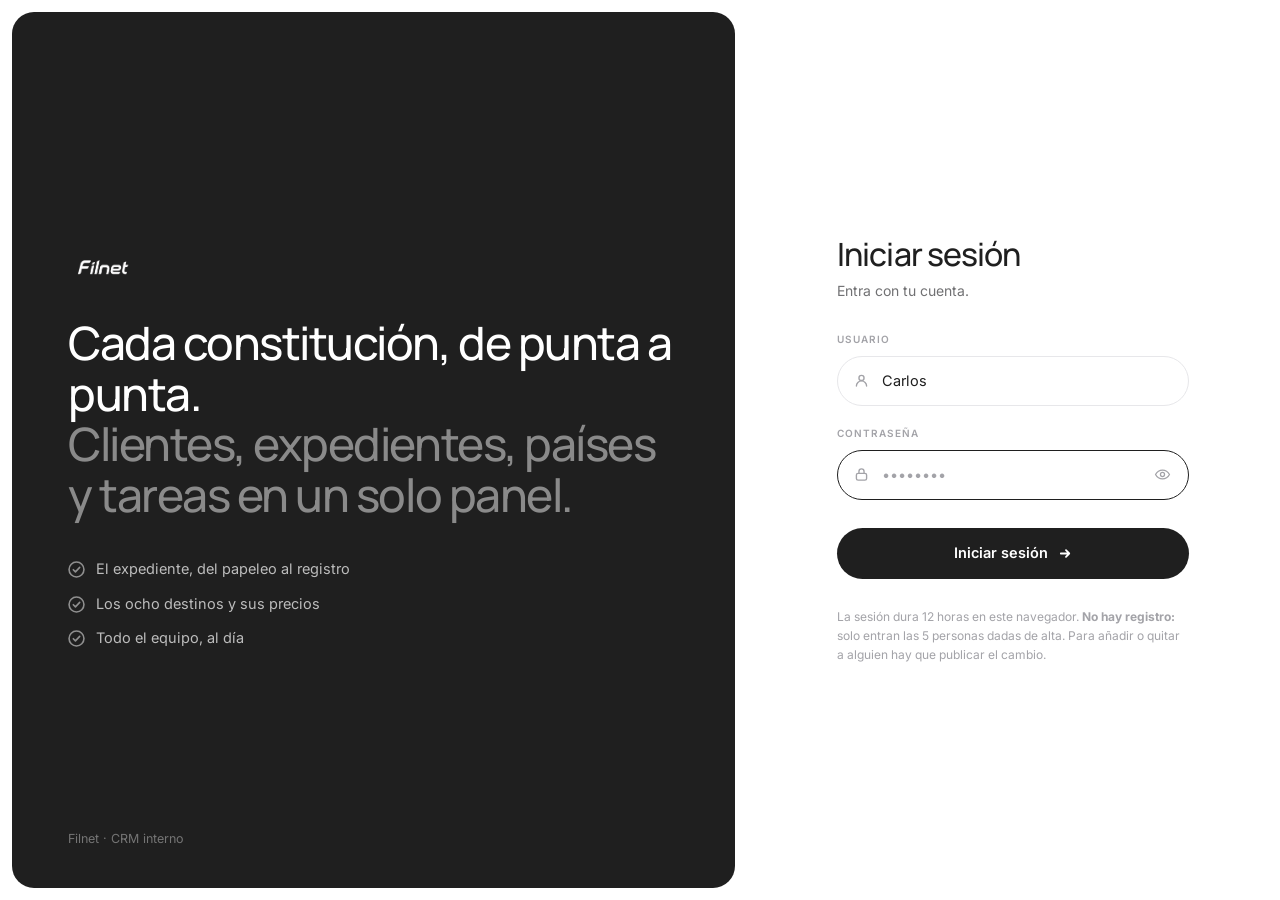
==== commit f407d0c9: "El diseño real de filnet.app: su logotipo, Manrope, píldoras y blanco Lo anterior era monocromo gené" ====
--- a/index.html
+++ b/index.html
@@ -9,8 +9,8 @@
 <meta name="color-scheme" content="light">
 <link rel="preconnect" href="https://fonts.googleapis.com">
 <link rel="preconnect" href="https://fonts.gstatic.com" crossorigin>
-<link rel="stylesheet" href="https://fonts.googleapis.com/css2?family=Inter:wght@400;500;600;700&display=swap">
-<link rel="stylesheet" href="assets/app.css?v=5">
+<link rel="stylesheet" href="https://fonts.googleapis.com/css2?family=Manrope:wght@400;500;600;700&family=Inter:wght@400;500;600&display=swap">
+<link rel="stylesheet" href="assets/app.css?v=6">
 <link rel="icon" href="assets/marca.svg" type="image/svg+xml">
 </head>
 <body>
@@ -81,6 +81,9 @@
     <button class="mi" data-vista="objetivos">
       <svg viewBox="0 0 20 20" aria-hidden="true"><circle cx="10" cy="10" r="7.2"/><circle cx="10" cy="10" r="3.9"/><circle cx="10" cy="10" r="1"/></svg>
       <span>Objetivos</span></button>
+    <button class="mi" data-vista="informes">
+      <svg viewBox="0 0 20 20" aria-hidden="true"><path d="M4 3.5h8l4 4v9a1 1 0 0 1-1 1H4a1 1 0 0 1-1-1v-12a1 1 0 0 1 1-1Z"/><path d="M12 3.5V7.5h4"/><path d="M6.5 15V11M9.5 15v-6M12.5 15v-3"/></svg>
+      <span>Informes</span></button>
 
     <p class="menu-g">Herramientas</p>
     <button class="mi" data-vista="documentos">
@@ -92,6 +95,15 @@
     <button class="mi" data-vista="usuarios">
       <svg viewBox="0 0 20 20" aria-hidden="true"><circle cx="10" cy="6.6" r="2.8"/><path d="M4.4 16.4a5.6 5.6 0 0 1 11.2 0"/><path d="M14.4 3.2a1.6 1.6 0 0 1 0 3.2"/></svg>
       <span>Usuarios</span><em class="mi-n" data-cuenta="usuarios"></em></button>
+    <button class="mi" data-vista="notas">
+      <svg viewBox="0 0 20 20" aria-hidden="true"><path d="M3.5 4.2A1.2 1.2 0 0 1 4.7 3h10.6a1.2 1.2 0 0 1 1.2 1.2v8.3L12.4 17H4.7a1.2 1.2 0 0 1-1.2-1.2Z"/><path d="M16.5 12.4h-3a1 1 0 0 0-1 1v3"/><path d="M6.4 7h7M6.4 10h4.5"/></svg>
+      <span>Notas</span><em class="mi-n" data-cuenta="notas"></em></button>
+    <button class="mi" data-vista="enlaces">
+      <svg viewBox="0 0 20 20" aria-hidden="true"><path d="M8.4 11.6a3.4 3.4 0 0 0 5 .4l2-2a3.4 3.4 0 0 0-4.8-4.8l-1.1 1.1"/><path d="M11.6 8.4a3.4 3.4 0 0 0-5-.4l-2 2a3.4 3.4 0 0 0 4.8 4.8l1.1-1.1"/></svg>
+      <span>Enlaces</span><em class="mi-n" data-cuenta="enlaces"></em></button>
+    <button class="mi" data-vista="actividad">
+      <svg viewBox="0 0 20 20" aria-hidden="true"><circle cx="10" cy="10" r="7.2"/><path d="M10 5.6V10l3 1.8"/></svg>
+      <span>Actividad</span></button>
     <button class="mi" data-vista="ajustes">
       <svg viewBox="0 0 20 20" aria-hidden="true"><circle cx="10" cy="10" r="2.7"/><path d="M10 2.2v2M10 15.8v2M17.8 10h-2M4.2 10h-2M15.5 4.5l-1.4 1.4M5.9 14.1l-1.4 1.4M15.5 15.5l-1.4-1.4M5.9 5.9 4.5 4.5"/></svg>
       <span>Ajustes</span></button>
@@ -123,8 +135,8 @@
 
 <div class="aviso" id="aviso" role="status" aria-live="polite" hidden></div>
 
-<script src="assets/equipo.js?v=1"></script>
+<script src="assets/equipo.js?v=2"></script>
 <script src="assets/acceso.js?v=2"></script>
-<script src="assets/app.js?v=7"></script>
+<script src="assets/app.js?v=8"></script>
 </body>
 </html>
--- a/assets/app.css
+++ b/assets/app.css
@@ -1,42 +1,48 @@
-/* == Filnet - CRM ===============================================
-   Estructura calcada del sistema que usa el equipo (barra lateral de
-   256px agrupada, panel blanco flotando sobre lienzo gris, pestanas
-   segmentadas, tabla con pildoras de estado).
-   Piel de Filnet: monocroma. Inter, tinta #1f1f1f, grises, y el negro
-   como unico color de accion -- igual que los botones de filnet.app.
+/* == Filnet CRM =================================================
+   Piel tomada de filnet.app, medida en su propia web, no aproximada:
+
+     fondo      #ffffff              (no gris)
+     tinta      #1f1f1f
+     titulares  Manrope 500, tracking -0.025em
+     texto      Inter 400/500/600
+     botones    pildora completa (radio total)
+     tarjetas   radio 22px, borde de 1px, SIN sombra
+     grises     #4c4c4c  #717173  #c9c9cd  #f7f7f7
+
+   La estructura (barra lateral de 256px agrupada, panel, pestanas,
+   tabla con pildoras de estado) viene del sistema que ya usa el equipo.
    =============================================================== */
 
 :root{
-  /* Filnet */
-  --tinta:#1f1f1f;       /* texto y accion principal */
-  --grafito:#4c4c4c;     /* texto secundario fuerte */
-  --pizarra:#717173;     /* texto auxiliar */
-  --ceniza:#c9c9cd;      /* bordes y trazos apagados */
-  --bruma:#f7f7f7;       /* superficie tenue */
-  --papel:#ffffff;       /* paneles */
-
-  /* estructura */
-  --lienzo:#f6f6f8;      /* fondo de la pagina */
-  --sutil:#ededf1;       /* fondo de menu, chips y pestanas */
-  --apagado:#6a7282;     /* etiquetas de tabla */
-  --tenue:#9aa3ad;       /* texto de tercer nivel */
-  --linea:#e9e9ee;       /* hairline */
-
-  /* estados: los unicos colores del sistema, y solo dentro de pildoras */
-  --az:#2563eb;  --az-f:#e8effc;   /* contactado */
-  --vi:#7c3aed;  --vi-f:#f0eafd;   /* reincidente / media */
-  --am:#b45309;  --am-f:#fdf1e0;   /* alta / pendiente */
-  --ro:#be123c;  --ro-f:#fdeaef;   /* perdido / urgente */
-  --ve:#15803d;  --ve-f:#e6f5ec;   /* constituida / ganado */
+  --tinta:#1f1f1f;
+  --grafito:#4c4c4c;
+  --pizarra:#717173;
+  --ceniza:#c9c9cd;
+  --bruma:#f7f7f7;
+  --papel:#ffffff;
+
+  --linea:#e7e7ea;       /* hairline suave */
+  --linea-f:#1f1f1f;     /* borde marcado, como sus tarjetas */
+  --apagado:#717173;
+  --tenue:#a3a3a8;
+
+  /* estados: unicos colores del sistema, y solo dentro de pildoras */
+  --az:#2563eb;  --az-f:#eaf0fd;
+  --vi:#7c3aed;  --vi-f:#f2ebfd;
+  --am:#a55a00;  --am-f:#fdf2e3;
+  --ro:#be123c;  --ro-f:#fdebf0;
+  --ve:#15803d;  --ve-f:#e8f6ed;
 
   --lat:256px;
-  --r-s:8px; --r-m:10px; --r-l:14px; --r-xl:18px;
-  --sombra-t:0 1px 2px rgba(31,31,31,.05);
-  --sombra-c:0 1px 3px rgba(31,31,31,.08), 0 4px 12px -6px rgba(31,31,31,.10);
-  --sombra-a:0 10px 40px -12px rgba(31,31,31,.28);
+  --r-pill:999px;        /* botones, chips, pestanas */
+  --r-campo:12px;        /* campos de formulario */
+  --r-caja:22px;         /* tarjetas y paneles, como filnet.app */
+  --r-mini:10px;
+
   --rapido:.15s; --base:.2s; --panel:.26s;
   --curva:cubic-bezier(.32,.72,0,1);
   --ui:"Inter",ui-sans-serif,system-ui,-apple-system,"Segoe UI",Roboto,sans-serif;
+  --display:"Manrope","Inter",ui-sans-serif,system-ui,sans-serif;
 }
 
 *,*::before,*::after{box-sizing:border-box}
@@ -47,207 +53,210 @@
 [hidden]{display:none!important}
 
 body{
-  margin:0;background:var(--lienzo);color:var(--tinta);
-  font:400 15px/1.5 var(--ui);-webkit-font-smoothing:antialiased;
+  margin:0;background:var(--papel);color:var(--tinta);
+  font:400 15px/1.55 var(--ui);-webkit-font-smoothing:antialiased;
   padding-left:var(--lat);
 }
-h1,h2,h3{margin:0;font-weight:600;letter-spacing:-.02em;line-height:1.2}
+h1,h2,h3{margin:0;font-family:var(--display);font-weight:500;letter-spacing:-.025em;line-height:1.14}
 p{margin:0}
 button,input,select,textarea{font:inherit;color:inherit}
 button{cursor:pointer;background:none;border:0;padding:0}
 svg{display:block}
 a{color:var(--tinta)}
 
-.saltar{position:absolute;left:-9999px;top:0;z-index:99;background:var(--tinta);color:#fff;padding:10px 16px;border-radius:0 0 var(--r-s) 0}
+.saltar{position:absolute;left:-9999px;top:0;z-index:99;background:var(--tinta);color:#fff;padding:10px 18px;border-radius:0 0 var(--r-mini) 0}
 .saltar:focus{left:0}
-:focus-visible{outline:2px solid var(--tinta);outline-offset:2px;border-radius:4px}
+:focus-visible{outline:2px solid var(--tinta);outline-offset:2px;border-radius:6px}
 
 .chevron{width:14px;height:14px;flex:none;fill:none;stroke:var(--tenue);stroke-width:1.8;stroke-linecap:round;stroke-linejoin:round}
 
 /* ── Barra lateral ─────────────────────────────────────────── */
 .lateral{
   position:fixed;inset:0 auto 0 0;width:var(--lat);z-index:30;
-  display:flex;flex-direction:column;gap:6px;padding:12px 12px 12px 14px;
-  background:var(--lienzo);
+  display:flex;flex-direction:column;gap:4px;padding:20px 14px 14px;
+  background:var(--papel);border-right:1px solid var(--linea);
 }
 
 .espacio,.avisos,.yo{
   display:flex;align-items:center;gap:10px;width:100%;text-align:left;
-  padding:9px 11px;border-radius:var(--r-l);
-}
-.espacio{background:var(--sutil)}
-.espacio-icono{
-  width:32px;height:32px;border-radius:var(--r-m);flex:none;display:grid;place-items:center;
-  background:var(--papel);border:1px solid var(--linea);
-}
-.espacio-icono svg{width:17px;height:17px;fill:none;stroke:var(--tinta);stroke-width:1.5;stroke-linecap:round;stroke-linejoin:round}
-.espacio-txt,.yo-txt{flex:1;min-width:0;display:block;line-height:1.25}
-.espacio-txt b,.yo-txt b{display:block;font-size:13.5px;font-weight:600;color:var(--tinta);white-space:nowrap;overflow:hidden;text-overflow:ellipsis}
-.espacio-txt em,.yo-txt em{display:block;font-style:normal;font-size:11.5px;color:var(--pizarra)}
-
-.avisos{background:var(--sutil);margin-bottom:4px}
-.avisos svg:first-child{width:17px;height:17px;flex:none;fill:none;stroke:var(--grafito);stroke-width:1.5;stroke-linecap:round;stroke-linejoin:round}
-.avisos span{flex:1;font-size:13.5px;font-weight:500}
+  padding:9px 12px;border-radius:var(--r-pill);
+}
+.espacio{background:transparent;padding:0 6px 18px;gap:0}
+.espacio-icono{display:none}
+.espacio-txt{flex:1;min-width:0;display:block}
+.espacio-txt b{display:block}
+/* El logotipo real de filnet.app, no una inicial en una caja */
+.espacio-txt b::before{
+  content:"";display:block;width:104px;height:26px;
+  background:url("logotipo-negro.png") left center/contain no-repeat;
+}
+.espacio-txt b{font-size:0}
+.espacio-txt em{display:block;font-style:normal;font-size:11.5px;color:var(--pizarra);margin-top:5px;letter-spacing:.01em}
+.espacio .chevron{display:none}
+
+.avisos{background:var(--bruma);margin-bottom:10px;border:1px solid var(--linea)}
+.avisos svg:first-child{width:16px;height:16px;flex:none;fill:none;stroke:var(--grafito);stroke-width:1.5;stroke-linecap:round;stroke-linejoin:round}
+.avisos span{flex:1;font-size:13px;font-weight:500}
 .avisos-n{
   font-style:normal;font-size:11px;font-weight:600;color:var(--pizarra);
-  background:var(--papel);border-radius:99px;padding:2px 8px;min-width:26px;text-align:center;
-}
-
-.menu{flex:1;overflow-y:auto;display:flex;flex-direction:column;gap:1px;padding-top:4px}
+  background:var(--papel);border-radius:var(--r-pill);padding:2px 8px;min-width:24px;text-align:center;
+}
+
+.menu{flex:1;overflow-y:auto;display:flex;flex-direction:column;gap:2px}
 .menu-g{
-  font-size:10.5px;font-weight:600;letter-spacing:.07em;text-transform:uppercase;
-  color:var(--tenue);padding:14px 11px 6px;
-}
-.menu-g:first-child{padding-top:4px}
+  font-size:10px;font-weight:600;letter-spacing:.1em;text-transform:uppercase;
+  color:var(--tenue);padding:16px 12px 7px;
+}
+.menu-g:first-child{padding-top:0}
 .mi{
   display:flex;align-items:center;gap:11px;width:100%;text-align:left;
-  padding:8px 11px;border-radius:var(--r-m);color:var(--grafito);
+  padding:8px 12px;border-radius:var(--r-pill);color:var(--grafito);
   font-size:14px;font-weight:500;transition:background var(--rapido),color var(--rapido);
 }
-.mi svg{width:19px;height:19px;flex:none;fill:none;stroke:currentColor;stroke-width:1.5;stroke-linecap:round;stroke-linejoin:round;opacity:.85}
+.mi svg{width:18px;height:18px;flex:none;fill:none;stroke:currentColor;stroke-width:1.5;stroke-linecap:round;stroke-linejoin:round;opacity:.8}
 .mi span{flex:1;white-space:nowrap;overflow:hidden;text-overflow:ellipsis}
-.mi:hover{background:var(--sutil);color:var(--tinta)}
-.mi[aria-current="page"]{background:var(--papel);color:var(--tinta);font-weight:600;box-shadow:var(--sombra-t)}
-.mi[aria-current="page"] svg{opacity:1;stroke-width:1.7}
+.mi:hover{background:var(--bruma);color:var(--tinta)}
+/* Activo = pildora negra, como el boton Start de su web */
+.mi[aria-current="page"]{background:var(--tinta);color:#fff;font-weight:600}
+.mi[aria-current="page"] svg{opacity:1}
 .mi-n{
   font-style:normal;font-size:11px;font-weight:600;color:var(--pizarra);
-  background:var(--sutil);border-radius:99px;padding:1px 7px;min-width:22px;text-align:center;
-}
-.mi[aria-current="page"] .mi-n{background:var(--sutil)}
+  background:var(--bruma);border-radius:var(--r-pill);padding:1px 8px;min-width:22px;text-align:center;
+}
+.mi[aria-current="page"] .mi-n{background:rgba(255,255,255,.18);color:#fff}
 .mi-n:empty{display:none}
 .mi-n-alerta[data-urgente="si"]{background:var(--ro-f);color:var(--ro)}
-
-.yo{background:var(--papel);box-shadow:var(--sombra-c);margin-top:6px}
-.velo{position:fixed;inset:0;background:rgba(31,31,31,.42);z-index:25}
+.mi[aria-current="page"] .mi-n-alerta[data-urgente="si"]{background:rgba(255,255,255,.2);color:#fff}
+
+.yo{background:var(--papel);border:1px solid var(--tinta);margin-top:8px}
+.yo-txt{flex:1;min-width:0;display:block;line-height:1.25}
+.yo-txt b{display:block;font-family:var(--ui);font-size:13.5px;font-weight:600;white-space:nowrap;overflow:hidden;text-overflow:ellipsis}
+.yo-txt em{display:block;font-style:normal;font-size:11.5px;color:var(--pizarra)}
+.velo{position:fixed;inset:0;background:rgba(31,31,31,.4);z-index:25}
 
 /* ── Panel principal ───────────────────────────────────────── */
-.principal{min-height:100vh;padding:12px 12px 12px 0;min-width:0}
-.menu-movil{display:none;position:fixed;top:14px;left:14px;z-index:22;width:38px;height:38px;border-radius:var(--r-m);background:var(--papel);box-shadow:var(--sombra-c);align-items:center;justify-content:center}
+.principal{min-height:100vh;min-width:0}
+.menu-movil{display:none;position:fixed;top:14px;left:14px;z-index:22;width:40px;height:40px;border-radius:var(--r-pill);background:var(--papel);border:1px solid var(--tinta);align-items:center;justify-content:center}
 .menu-movil svg{width:19px;height:19px;fill:none;stroke:var(--tinta);stroke-width:1.7;stroke-linecap:round}
 
-.vista{
-  background:var(--papel);border-radius:var(--r-xl);min-height:calc(100vh - 24px);
-  padding:26px 28px 40px;box-shadow:var(--sombra-t);
-}
-.vista-cab{display:flex;align-items:flex-start;justify-content:space-between;gap:20px;flex-wrap:wrap;margin-bottom:20px}
-.vista-t{font-size:29px;font-weight:700;letter-spacing:-.03em;line-height:1.1}
-.vista-sub{font-size:14px;color:var(--pizarra);margin-top:4px}
+.vista{padding:36px 40px 56px;max-width:1360px}
+.vista-cab{display:flex;align-items:flex-start;justify-content:space-between;gap:20px;flex-wrap:wrap;margin-bottom:26px}
+.vista-t{font-size:38px;letter-spacing:-.032em;line-height:1.05}
+.vista-sub{font-size:14.5px;color:var(--pizarra);margin-top:8px}
 .vista-acc{display:flex;gap:8px;flex-wrap:wrap}
 
-/* ── Botones ───────────────────────────────────────────────── */
+/* ── Botones: píldoras, como en su web ─────────────────────── */
 .btn{
   display:inline-flex;align-items:center;justify-content:center;gap:7px;flex:none;
-  padding:8px 14px;border-radius:var(--r-m);border:1px solid transparent;
-  font-size:13.5px;font-weight:500;white-space:nowrap;
-  transition:background var(--rapido),border-color var(--rapido),opacity var(--rapido);
-}
-.btn svg{width:16px;height:16px;fill:none;stroke:currentColor;stroke-width:1.8;stroke-linecap:round;stroke-linejoin:round}
-.btn-tinta{background:var(--tinta);color:#fff;font-weight:500}
-.btn-tinta:hover{opacity:.86}
-.btn-suave{background:var(--sutil);color:var(--tinta)}
-.btn-suave:hover{background:#e4e4ea}
-.btn-linea{background:var(--papel);border-color:var(--linea);color:var(--tinta)}
-.btn-linea:hover{border-color:var(--ceniza)}
-.btn-plano{color:var(--pizarra);padding:6px 9px}
-.btn-plano:hover{background:var(--sutil);color:var(--tinta)}
-.btn-peligro{background:var(--papel);border-color:#f0d4dc;color:var(--ro)}
-.btn-peligro:hover{background:var(--ro-f)}
-.btn-sm{padding:6px 11px;font-size:13px}
-
-/* ── Pestañas segmentadas ──────────────────────────────────── */
-.segm{display:inline-flex;gap:2px;background:var(--sutil);border-radius:12px;padding:3px;flex-wrap:wrap;max-width:100%}
+  padding:9px 20px;border-radius:var(--r-pill);border:1px solid transparent;
+  font-size:14px;font-weight:600;white-space:nowrap;
+  transition:background var(--rapido),border-color var(--rapido),color var(--rapido),opacity var(--rapido);
+}
+.btn svg{width:16px;height:16px;fill:none;stroke:currentColor;stroke-width:1.9;stroke-linecap:round;stroke-linejoin:round}
+.btn-tinta{background:var(--tinta);color:#fff}
+.btn-tinta:hover{opacity:.85}
+.btn-suave{background:var(--papel);border-color:var(--ceniza);color:var(--tinta);font-weight:500}
+.btn-suave:hover{border-color:var(--tinta)}
+.btn-linea{background:var(--papel);border-color:var(--tinta);color:var(--tinta)}
+.btn-linea:hover{background:var(--bruma)}
+.btn-plano{color:var(--pizarra);padding:7px 12px;font-weight:500}
+.btn-plano:hover{background:var(--bruma);color:var(--tinta)}
+.btn-peligro{background:var(--papel);border-color:#e7cdd5;color:var(--ro);font-weight:500}
+.btn-peligro:hover{background:var(--ro-f);border-color:var(--ro)}
+.btn-sm{padding:7px 15px;font-size:13px}
+
+/* ── Pestañas segmentadas: píldoras sueltas ────────────────── */
+.segm{display:inline-flex;gap:7px;flex-wrap:wrap;max-width:100%}
 .segm button{
-  display:inline-flex;align-items:center;gap:7px;padding:6px 13px;border-radius:9px;
-  font-size:13.5px;font-weight:500;color:var(--pizarra);transition:background var(--rapido),color var(--rapido);
-}
-.segm button:hover{color:var(--tinta)}
-.segm button[aria-pressed="true"]{background:var(--papel);color:var(--tinta);font-weight:600;box-shadow:var(--sombra-t)}
-.segm em{font-style:normal;font-size:11px;font-weight:600;color:var(--pizarra);background:var(--sutil);border-radius:99px;padding:1px 6px}
-.segm button[aria-pressed="true"] em{background:var(--sutil)}
+  display:inline-flex;align-items:center;gap:7px;padding:8px 16px;border-radius:var(--r-pill);
+  border:1px solid var(--linea);background:var(--papel);
+  font-size:13.5px;font-weight:500;color:var(--pizarra);
+  transition:border-color var(--rapido),color var(--rapido),background var(--rapido);
+}
+.segm button:hover{border-color:var(--ceniza);color:var(--tinta)}
+.segm button[aria-pressed="true"]{background:var(--tinta);border-color:var(--tinta);color:#fff;font-weight:600}
+.segm em{font-style:normal;font-size:11px;font-weight:600;color:var(--tenue)}
+.segm button[aria-pressed="true"] em{color:rgba(255,255,255,.72)}
 
 /* ── Fila de filtros ───────────────────────────────────────── */
-.filtros{display:flex;gap:8px;align-items:center;flex-wrap:wrap;margin:16px 0 14px}
-.buscar{position:relative;display:flex;align-items:center;flex:1 1 240px;min-width:0;max-width:340px}
-.buscar svg{position:absolute;left:11px;width:16px;height:16px;fill:none;stroke:var(--tenue);stroke-width:1.7;stroke-linecap:round;pointer-events:none}
+.filtros{display:flex;gap:8px;align-items:center;flex-wrap:wrap;margin:18px 0 16px}
+.buscar{position:relative;display:flex;align-items:center;flex:1 1 260px;min-width:0;max-width:360px}
+.buscar svg{position:absolute;left:15px;width:16px;height:16px;fill:none;stroke:var(--tenue);stroke-width:1.7;stroke-linecap:round;pointer-events:none}
 .buscar input{
-  width:100%;padding:8px 12px 8px 34px;border:1px solid var(--linea);border-radius:var(--r-m);
-  background:var(--bruma);font-size:13.5px;
+  width:100%;padding:10px 16px 10px 38px;border:1px solid var(--linea);border-radius:var(--r-pill);
+  background:var(--papel);font-size:14px;
 }
 .buscar input::placeholder{color:var(--tenue)}
-.buscar input:focus{outline:none;background:var(--papel);border-color:var(--ceniza)}
+.buscar input:focus{outline:none;border-color:var(--tinta)}
 .selector{
-  display:inline-flex;align-items:center;gap:6px;padding:8px 11px;border-radius:var(--r-m);
-  background:var(--sutil);font-size:13.5px;font-weight:500;color:var(--grafito);
-}
-.selector:hover{background:#e4e4ea;color:var(--tinta)}
-.selector[data-activo="si"]{background:var(--tinta);color:#fff}
-.selector[data-activo="si"] .chevron{stroke:#fff}
+  display:inline-flex;align-items:center;gap:6px;padding:9px 16px;border-radius:var(--r-pill);
+  border:1px solid var(--linea);background:var(--papel);font-size:13.5px;font-weight:500;color:var(--grafito);
+}
+.selector:hover{border-color:var(--tinta);color:var(--tinta)}
 
 /* ── Indicadores ───────────────────────────────────────────── */
-.kpis{display:grid;grid-template-columns:repeat(4,1fr);gap:12px;margin-bottom:20px}
-.kpi{background:var(--bruma);border:1px solid var(--linea);border-radius:var(--r-l);padding:14px 16px 16px}
-.kpi-e{display:flex;align-items:center;gap:6px;font-size:11px;font-weight:600;letter-spacing:.05em;text-transform:uppercase;color:var(--apagado)}
+.kpis{display:grid;grid-template-columns:repeat(4,1fr);gap:14px;margin-bottom:26px}
+.kpi{background:var(--papel);border:1px solid var(--linea);border-radius:var(--r-caja);padding:20px 22px 22px}
+.kpi-e{display:flex;align-items:center;gap:7px;font-size:11px;font-weight:600;letter-spacing:.08em;text-transform:uppercase;color:var(--tenue)}
 .kpi-e svg{width:14px;height:14px;fill:none;stroke:currentColor;stroke-width:1.7;stroke-linecap:round;stroke-linejoin:round}
-.kpi-n{font-size:29px;font-weight:700;letter-spacing:-.03em;margin-top:9px;font-variant-numeric:tabular-nums;line-height:1}
-.kpi-d{font-size:12.5px;color:var(--pizarra);margin-top:5px}
+.kpi-n{font-family:var(--display);font-size:34px;font-weight:500;letter-spacing:-.032em;margin-top:14px;font-variant-numeric:tabular-nums;line-height:1}
+.kpi-d{font-size:13px;color:var(--pizarra);margin-top:8px}
 .kpi-d b{font-weight:600;color:var(--ve)}
 .kpi-d b.baja{color:var(--ro)}
 
-.rejilla{display:grid;grid-template-columns:1.35fr 1fr;gap:14px;align-items:start}
-.caja{background:var(--papel);border:1px solid var(--linea);border-radius:var(--r-l);overflow:hidden}
-.caja-cab{display:flex;align-items:center;justify-content:space-between;gap:12px;padding:13px 16px;border-bottom:1px solid var(--linea)}
-.caja-t{font-size:14px;font-weight:600}
-.caja-t small{font-weight:400;color:var(--pizarra)}
-
-/* ── Barras (sin librería) ─────────────────────────────────── */
-.barras{display:flex;align-items:flex-end;gap:10px;height:170px;padding:18px 16px 0}
-.barra{flex:1;display:flex;flex-direction:column;align-items:center;gap:7px;min-width:0}
-.barra-t{width:100%;max-width:46px;background:var(--sutil);border-radius:6px 6px 3px 3px;position:relative;transition:height var(--panel) var(--curva)}
-.barra-t b{position:absolute;top:-19px;left:0;right:0;text-align:center;font-size:11.5px;font-weight:600;color:var(--grafito)}
+.rejilla{display:grid;grid-template-columns:1.35fr 1fr;gap:16px;align-items:start}
+.caja{background:var(--papel);border:1px solid var(--linea);border-radius:var(--r-caja);overflow:hidden}
+.caja-cab{display:flex;align-items:center;justify-content:space-between;gap:12px;padding:17px 22px;border-bottom:1px solid var(--linea)}
+.caja-t{font-family:var(--display);font-size:16px;font-weight:500;letter-spacing:-.018em}
+.caja-t small{font-weight:400;color:var(--pizarra);font-family:var(--ui);font-size:13px}
+
+/* ── Barras ────────────────────────────────────────────────── */
+.barras{display:flex;align-items:flex-end;gap:12px;height:172px;padding:22px 22px 0}
+.barra{flex:1;display:flex;flex-direction:column;align-items:center;gap:9px;min-width:0}
+.barra-t{width:100%;max-width:44px;background:var(--bruma);border-radius:var(--r-pill);position:relative;transition:height var(--panel) var(--curva)}
+.barra-t b{position:absolute;top:-20px;left:0;right:0;text-align:center;font-size:11.5px;font-weight:600;color:var(--grafito)}
 .barra-l{font-size:11px;color:var(--tenue);white-space:nowrap;overflow:hidden;text-overflow:ellipsis;max-width:100%}
 .barra-t.lleno{background:var(--tinta)}
-.barras-pie{padding:10px 16px 14px;font-size:12px;color:var(--pizarra);border-top:1px solid var(--linea);margin-top:14px}
-
-/* reparto: barra apilada horizontal, una linea por categoria */
-.reparto{padding:14px 16px}
-.rep{display:flex;align-items:center;gap:10px;padding:7px 0}
-.rep-p{width:9px;height:9px;border-radius:3px;flex:none;background:var(--ceniza)}
+.barras-pie{padding:14px 22px 18px;font-size:12.5px;color:var(--pizarra);border-top:1px solid var(--linea);margin-top:18px}
+
+.reparto{padding:16px 22px}
+.rep{display:flex;align-items:center;gap:12px;padding:8px 0}
 .rep-n{flex:1;font-size:13.5px;min-width:0;white-space:nowrap;overflow:hidden;text-overflow:ellipsis}
-.rep-b{width:96px;height:6px;border-radius:99px;background:var(--sutil);overflow:hidden;flex:none}
-.rep-b i{display:block;height:100%;background:var(--tinta);border-radius:99px}
-.rep-v{font-size:13px;font-weight:600;font-variant-numeric:tabular-nums;min-width:32px;text-align:right}
+.rep-b{width:96px;height:5px;border-radius:var(--r-pill);background:var(--bruma);overflow:hidden;flex:none}
+.rep-b i{display:block;height:100%;background:var(--tinta);border-radius:var(--r-pill)}
+.rep-v{font-size:13px;font-weight:600;font-variant-numeric:tabular-nums;min-width:30px;text-align:right}
 
 /* ── Tabla ─────────────────────────────────────────────────── */
-.tabla{border:1px solid var(--linea);border-radius:var(--r-l);overflow:hidden}
+.tabla{border:1px solid var(--linea);border-radius:var(--r-caja);overflow:hidden}
 .tabla-desb{overflow-x:auto}
 table{width:100%;border-collapse:collapse;font-size:14px}
 th{
-  text-align:left;font-size:10.5px;font-weight:600;letter-spacing:.06em;text-transform:uppercase;
-  color:var(--apagado);padding:11px 16px;background:var(--bruma);border-bottom:1px solid var(--linea);white-space:nowrap;
-}
-td{padding:10px 16px;border-bottom:1px solid var(--linea);vertical-align:middle}
+  text-align:left;font-size:10px;font-weight:600;letter-spacing:.1em;text-transform:uppercase;
+  color:var(--tenue);padding:14px 22px;background:var(--papel);border-bottom:1px solid var(--linea);white-space:nowrap;
+}
+td{padding:13px 22px;border-bottom:1px solid var(--linea);vertical-align:middle}
 tbody tr:last-child td{border-bottom:0}
 tbody tr{cursor:pointer;transition:background var(--rapido)}
 tbody tr:hover{background:var(--bruma)}
-.cel{display:flex;align-items:center;gap:10px;min-width:0}
+.cel{display:flex;align-items:center;gap:11px;min-width:0}
 .cel-txt{min-width:0}
 .td-p{font-weight:600;white-space:nowrap;overflow:hidden;text-overflow:ellipsis}
-.td-s{font-size:12px;color:var(--tenue);white-space:nowrap;overflow:hidden;text-overflow:ellipsis;margin-top:1px}
+.td-s{font-size:12px;color:var(--tenue);white-space:nowrap;overflow:hidden;text-overflow:ellipsis;margin-top:2px}
 .td-t{color:var(--pizarra);font-size:13.5px;white-space:nowrap}
 .td-num{text-align:right;font-variant-numeric:tabular-nums;font-weight:600;white-space:nowrap}
 
 .ini{
-  width:32px;height:32px;border-radius:99px;flex:none;display:grid;place-items:center;
-  font-size:12px;font-weight:600;background:var(--sutil);color:var(--grafito);
-}
-.ini-sm{width:24px;height:24px;font-size:10px}
-.ini-yo{background:var(--tinta);color:#fff}
-
-/* ── Píldoras ──────────────────────────────────────────────── */
+  width:34px;height:34px;border-radius:var(--r-pill);flex:none;display:grid;place-items:center;
+  font-size:11.5px;font-weight:600;background:var(--papel);border:1px solid var(--ceniza);color:var(--grafito);
+}
+.ini-sm{width:26px;height:26px;font-size:10px}
+.ini-yo{background:var(--tinta);border-color:var(--tinta);color:#fff}
+
+/* ── Píldoras de estado ────────────────────────────────────── */
 .pill{
-  display:inline-flex;align-items:center;gap:5px;font-size:10.5px;font-weight:600;
-  letter-spacing:.04em;text-transform:uppercase;padding:3px 9px;border-radius:99px;
-  background:var(--sutil);color:var(--pizarra);white-space:nowrap;
+  display:inline-flex;align-items:center;gap:5px;font-size:11px;font-weight:600;
+  letter-spacing:.03em;padding:4px 11px;border-radius:var(--r-pill);
+  background:var(--bruma);color:var(--pizarra);white-space:nowrap;border:1px solid transparent;
 }
 .p-az{background:var(--az-f);color:var(--az)}
 .p-vi{background:var(--vi-f);color:var(--vi)}
@@ -255,149 +264,198 @@
 .p-ro{background:var(--ro-f);color:var(--ro)}
 .p-ve{background:var(--ve-f);color:var(--ve)}
 .p-tinta{background:var(--tinta);color:#fff}
-/* Codigo de pais. No se usan emoji de bandera: Windows no los dibuja
-   y los deja como dos letras sueltas, descolocadas y sin estilo. */
 .cod{
   display:inline-grid;place-items:center;flex:none;
-  min-width:26px;height:19px;padding:0 5px;border-radius:5px;
-  background:var(--sutil);color:var(--grafito);
-  font-size:10.5px;font-weight:600;letter-spacing:.04em;line-height:1;
+  min-width:30px;height:21px;padding:0 7px;border-radius:var(--r-pill);
+  background:var(--papel);border:1px solid var(--ceniza);color:var(--grafito);
+  font-size:10px;font-weight:600;letter-spacing:.06em;line-height:1;
 }
 
 /* ── Listas ────────────────────────────────────────────────── */
-.fila{display:flex;align-items:center;justify-content:flex-start;gap:11px;padding:10px 16px;border-bottom:1px solid var(--linea);width:100%;text-align:left;transition:background var(--rapido)}
+.fila{display:flex;align-items:center;justify-content:flex-start;gap:12px;padding:13px 22px;border-bottom:1px solid var(--linea);width:100%;text-align:left;transition:background var(--rapido)}
 .fila:last-child{border-bottom:0}
 .fila:hover{background:var(--bruma)}
 .fila-c{flex:1;min-width:0;display:block;text-align:left}
-.fila-t{font-size:13.5px;font-weight:500;white-space:nowrap;overflow:hidden;text-overflow:ellipsis}
-.fila-s{font-size:12px;color:var(--tenue);white-space:nowrap;overflow:hidden;text-overflow:ellipsis;margin-top:1px}
-.marcar{width:19px;height:19px;border:1.6px solid var(--ceniza);border-radius:6px;flex:none;display:flex;align-items:center;justify-content:center;transition:background var(--rapido),border-color var(--rapido)}
-.marcar svg{width:12px;height:12px;fill:none;stroke:#fff;stroke-width:2.6;stroke-linecap:round;stroke-linejoin:round;opacity:0}
-.marcar:hover{border-color:var(--grafito)}
+.fila-t{font-size:14px;font-weight:500;white-space:nowrap;overflow:hidden;text-overflow:ellipsis}
+.fila-s{font-size:12.5px;color:var(--tenue);white-space:nowrap;overflow:hidden;text-overflow:ellipsis;margin-top:2px}
+.marcar{width:20px;height:20px;border:1.5px solid var(--ceniza);border-radius:var(--r-pill);flex:none;display:flex;align-items:center;justify-content:center;transition:background var(--rapido),border-color var(--rapido)}
+.marcar svg{width:11px;height:11px;fill:none;stroke:#fff;stroke-width:2.6;stroke-linecap:round;stroke-linejoin:round;opacity:0}
+.marcar:hover{border-color:var(--tinta)}
 .marcar[aria-pressed="true"]{background:var(--tinta);border-color:var(--tinta)}
 .marcar[aria-pressed="true"] svg{opacity:1}
 .hecha .fila-t{text-decoration:line-through;color:var(--tenue);font-weight:400}
 
 /* ── Calendario ────────────────────────────────────────────── */
-.cal{border:1px solid var(--linea);border-radius:var(--r-l);overflow:hidden}
-.cal-cab{display:flex;align-items:center;justify-content:space-between;padding:12px 16px;border-bottom:1px solid var(--linea)}
-.cal-mes{font-size:15px;font-weight:600;text-transform:capitalize}
+.cal{border:1px solid var(--linea);border-radius:var(--r-caja);overflow:hidden}
+.cal-cab{display:flex;align-items:center;justify-content:space-between;padding:16px 22px;border-bottom:1px solid var(--linea)}
+.cal-mes{font-family:var(--display);font-size:18px;font-weight:500;letter-spacing:-.02em;text-transform:capitalize}
 .cal-dias,.cal-rej{display:grid;grid-template-columns:repeat(7,1fr)}
-.cal-dias span{padding:9px 10px;font-size:10.5px;font-weight:600;letter-spacing:.05em;text-transform:uppercase;color:var(--apagado);background:var(--bruma);border-bottom:1px solid var(--linea)}
-.cal-c{min-height:96px;padding:7px 8px;border-right:1px solid var(--linea);border-bottom:1px solid var(--linea);display:flex;flex-direction:column;gap:4px}
+.cal-dias span{padding:11px 12px;font-size:10px;font-weight:600;letter-spacing:.1em;text-transform:uppercase;color:var(--tenue);border-bottom:1px solid var(--linea)}
+.cal-c{min-height:100px;padding:9px 10px;border-right:1px solid var(--linea);border-bottom:1px solid var(--linea);display:flex;flex-direction:column;gap:5px}
 .cal-c:nth-child(7n){border-right:0}
-.cal-n{font-size:12px;font-weight:600;color:var(--pizarra);width:22px;height:22px;display:grid;place-items:center;border-radius:99px}
+.cal-n{font-size:12px;font-weight:600;color:var(--pizarra);width:24px;height:24px;display:grid;place-items:center;border-radius:var(--r-pill)}
 .cal-c.fuera{background:var(--bruma)}
 .cal-c.fuera .cal-n{color:var(--ceniza)}
 .cal-c.hoy .cal-n{background:var(--tinta);color:#fff}
-.cal-e{font-size:11.5px;padding:3px 7px;border-radius:6px;background:var(--sutil);color:var(--grafito);white-space:nowrap;overflow:hidden;text-overflow:ellipsis;text-align:left;width:100%}
+.cal-e{font-size:11.5px;padding:4px 10px;border-radius:var(--r-pill);background:var(--bruma);color:var(--grafito);white-space:nowrap;overflow:hidden;text-overflow:ellipsis;text-align:left;width:100%}
 .cal-e.vence{background:var(--ro-f);color:var(--ro)}
 
 /* ── Países ────────────────────────────────────────────────── */
-.paises{display:grid;grid-template-columns:repeat(auto-fill,minmax(232px,1fr));gap:12px}
-/* Un <button> centra su contenido en vertical por defecto: sin este
-   bloque, las tarjetas sin precio quedan descolgadas respecto a las
-   que si lo tienen, en la misma fila. */
+.paises{display:grid;grid-template-columns:repeat(auto-fill,minmax(244px,1fr));gap:14px}
 .pais{
   display:flex;flex-direction:column;align-items:stretch;justify-content:flex-start;
-  background:var(--papel);border:1px solid var(--linea);border-radius:var(--r-l);
-  padding:15px 16px;text-align:left;transition:border-color var(--rapido),box-shadow var(--rapido);
-}
-.pais:hover{border-color:var(--ceniza);box-shadow:var(--sombra-c)}
-.pais-cab{display:flex;align-items:center;gap:9px;margin-bottom:11px}
+  background:var(--papel);border:1px solid var(--linea);border-radius:var(--r-caja);
+  padding:20px 22px;text-align:left;transition:border-color var(--rapido);
+}
+.pais:hover{border-color:var(--tinta)}
+.pais-cab{display:flex;align-items:center;gap:10px;margin-bottom:14px}
 .pais-n{font-size:14.5px;font-weight:600;flex:1}
-.pais-p{font-size:23px;font-weight:700;letter-spacing:-.03em;font-variant-numeric:tabular-nums}
-.pais-d{font-size:12.5px;color:var(--pizarra);margin-top:3px}
-.pais-m{display:flex;gap:6px;margin-top:11px;flex-wrap:wrap}
+.pais-p{font-family:var(--display);font-size:28px;font-weight:500;letter-spacing:-.032em;font-variant-numeric:tabular-nums}
+.pais-d{font-size:12.5px;color:var(--pizarra);margin-top:5px}
+.pais-m{display:flex;gap:6px;margin-top:14px;flex-wrap:wrap}
 
 /* ── Calculadora ───────────────────────────────────────────── */
-.calc{display:grid;grid-template-columns:1fr 1fr;gap:14px;align-items:start;max-width:820px}
-.calc-r{background:var(--tinta);color:#fff;border-radius:var(--r-l);padding:20px 22px}
-.calc-r .kpi-e{color:rgba(255,255,255,.62)}
-.calc-tot{font-size:38px;font-weight:700;letter-spacing:-.035em;margin:10px 0 3px;font-variant-numeric:tabular-nums}
-.calc-l{display:flex;justify-content:space-between;gap:12px;padding:8px 0;font-size:13.5px;border-top:1px solid rgba(255,255,255,.13)}
-.calc-l span{color:rgba(255,255,255,.66)}
+.calc{display:grid;grid-template-columns:1fr 1fr;gap:16px;align-items:start;max-width:860px}
+.calc-r{background:var(--tinta);color:#fff;border-radius:var(--r-caja);padding:26px 28px}
+.calc-r .kpi-e{color:rgba(255,255,255,.6)}
+.calc-tot{font-family:var(--display);font-size:44px;font-weight:500;letter-spacing:-.035em;margin:14px 0 4px;font-variant-numeric:tabular-nums}
+.calc-l{display:flex;justify-content:space-between;gap:12px;padding:10px 0;font-size:13.5px;border-top:1px solid rgba(255,255,255,.14)}
+.calc-l span{color:rgba(255,255,255,.62)}
 .calc-l b{font-weight:600;font-variant-numeric:tabular-nums}
 
 /* ── Estado vacío ──────────────────────────────────────────── */
-.vacio{text-align:center;padding:52px 24px}
-.vacio > svg{width:34px;height:34px;margin:0 auto 14px;fill:none;stroke:var(--ceniza);stroke-width:1.4;stroke-linecap:round;stroke-linejoin:round}
-.vacio-t{font-size:19px;font-weight:600;letter-spacing:-.02em;margin-bottom:6px}
-.vacio-p{font-size:14px;color:var(--pizarra);max-width:400px;margin:0 auto 18px;line-height:1.55}
+.vacio{text-align:center;padding:64px 24px}
+.vacio > svg{width:34px;height:34px;margin:0 auto 18px;fill:none;stroke:var(--ceniza);stroke-width:1.4;stroke-linecap:round;stroke-linejoin:round}
+.vacio-t{font-family:var(--display);font-size:24px;font-weight:500;letter-spacing:-.025em;margin-bottom:10px}
+.vacio-p{font-size:14.5px;color:var(--pizarra);max-width:420px;margin:0 auto 22px;line-height:1.6}
 .vacio-acc{display:flex;gap:8px;justify-content:center;flex-wrap:wrap}
-.vacio-sm{padding:30px 18px}
-.vacio-sm .vacio-t{font-size:16px}
-.vacio-sm > svg{width:26px;height:26px;margin-bottom:10px}
+.vacio-sm{padding:36px 18px}
+.vacio-sm .vacio-t{font-size:18px}
+.vacio-sm > svg{width:26px;height:26px;margin-bottom:12px}
 
 /* ── Ficha lateral ─────────────────────────────────────────── */
-.cajon-fondo{position:fixed;inset:0;background:rgba(31,31,31,.32);z-index:40;animation:aparece var(--rapido)}
+.cajon-fondo{position:fixed;inset:0;background:rgba(31,31,31,.3);z-index:40;animation:aparece var(--rapido)}
 .cajon{
-  position:fixed;inset:8px 8px 8px auto;width:min(470px,calc(100% - 16px));z-index:41;
-  background:var(--papel);border-radius:var(--r-xl);display:flex;flex-direction:column;
-  box-shadow:var(--sombra-a);animation:entra var(--panel) var(--curva);overflow:hidden;
+  position:fixed;inset:10px 10px 10px auto;width:min(480px,calc(100% - 20px));z-index:41;
+  background:var(--papel);border:1px solid var(--tinta);border-radius:var(--r-caja);
+  display:flex;flex-direction:column;overflow:hidden;
+  animation:entra var(--panel) var(--curva);
 }
 @keyframes aparece{from{opacity:0}}
 @keyframes entra{from{transform:translateX(26px);opacity:0}}
-.cajon-cab{display:flex;align-items:flex-start;gap:12px;padding:19px 20px 15px;border-bottom:1px solid var(--linea)}
-.cajon-t{font-size:20px;font-weight:600;letter-spacing:-.02em;line-height:1.25}
-.cajon-s{font-size:13px;color:var(--pizarra);margin-top:3px}
-.cajon-x{width:30px;height:30px;border-radius:var(--r-s);display:grid;place-items:center;color:var(--pizarra);flex:none;margin-left:auto}
-.cajon-x svg{width:16px;height:16px;fill:none;stroke:currentColor;stroke-width:1.9;stroke-linecap:round}
-.cajon-x:hover{background:var(--sutil);color:var(--tinta)}
-.cajon-cuerpo{flex:1;overflow-y:auto;padding:18px 20px 24px}
-.cajon-pie{display:flex;gap:8px;padding:13px 20px;border-top:1px solid var(--linea);background:var(--bruma);flex-wrap:wrap}
-.bloque{margin-bottom:20px}
-.bloque-t{font-size:10.5px;font-weight:600;letter-spacing:.06em;text-transform:uppercase;color:var(--apagado);margin-bottom:9px}
-.datos{display:grid;grid-template-columns:104px 1fr;gap:8px 12px;font-size:13.5px}
+.cajon-cab{display:flex;align-items:flex-start;gap:12px;padding:24px 24px 18px;border-bottom:1px solid var(--linea)}
+.cajon-t{font-family:var(--display);font-size:24px;font-weight:500;letter-spacing:-.026em;line-height:1.2}
+.cajon-s{font-size:13px;color:var(--pizarra);margin-top:7px;display:flex;gap:6px;align-items:center;flex-wrap:wrap}
+.cajon-x{width:32px;height:32px;border-radius:var(--r-pill);display:grid;place-items:center;color:var(--pizarra);flex:none;margin-left:auto;border:1px solid var(--linea)}
+.cajon-x svg{width:15px;height:15px;fill:none;stroke:currentColor;stroke-width:1.9;stroke-linecap:round}
+.cajon-x:hover{border-color:var(--tinta);color:var(--tinta)}
+.cajon-cuerpo{flex:1;overflow-y:auto;padding:22px 24px 28px}
+.cajon-pie{display:flex;gap:8px;padding:16px 24px;border-top:1px solid var(--linea);flex-wrap:wrap}
+.bloque{margin-bottom:24px}
+.bloque-t{font-size:10px;font-weight:600;letter-spacing:.1em;text-transform:uppercase;color:var(--tenue);margin-bottom:11px}
+.datos{display:grid;grid-template-columns:112px 1fr;gap:9px 12px;font-size:13.5px}
 .datos dt{color:var(--pizarra)}
 .datos dd{margin:0;word-break:break-word}
-.nota{font-size:13.5px;line-height:1.6;white-space:pre-wrap;background:var(--bruma);border:1px solid var(--linea);border-radius:var(--r-m);padding:11px 13px}
-.mini{display:flex;flex-wrap:wrap;gap:6px}
+.nota{font-size:13.5px;line-height:1.6;white-space:pre-wrap;background:var(--bruma);border-radius:var(--r-mini);padding:13px 15px}
+.mini{display:flex;flex-wrap:wrap;gap:7px}
 
 /* ── Formulario ────────────────────────────────────────────── */
-.dlg{border:0;padding:0;border-radius:var(--r-xl);max-width:530px;width:calc(100% - 32px);background:var(--papel);box-shadow:var(--sombra-a);color:var(--tinta)}
-.dlg::backdrop{background:rgba(31,31,31,.42)}
-.dlg-cab{padding:20px 22px 0}
-.dlg-t{font-size:20px;font-weight:600;letter-spacing:-.02em}
-.dlg-cuerpo{padding:17px 22px;display:grid;gap:13px;max-height:min(62vh,560px);overflow-y:auto}
-.dlg-pie{display:flex;gap:8px;justify-content:flex-end;padding:14px 22px;border-top:1px solid var(--linea);background:var(--bruma)}
-.campo{display:grid;gap:5px}
+.dlg{border:1px solid var(--tinta);padding:0;border-radius:var(--r-caja);max-width:540px;width:calc(100% - 32px);background:var(--papel);color:var(--tinta)}
+.dlg::backdrop{background:rgba(31,31,31,.4)}
+.dlg-cab{padding:26px 26px 0}
+.dlg-t{font-family:var(--display);font-size:24px;font-weight:500;letter-spacing:-.026em}
+.dlg-cuerpo{padding:20px 26px;display:grid;gap:14px;max-height:min(62vh,560px);overflow-y:auto}
+.dlg-pie{display:flex;gap:8px;justify-content:flex-end;padding:18px 26px;border-top:1px solid var(--linea)}
+.campo{display:grid;gap:6px}
 .campo > label{font-size:12.5px;font-weight:500;color:var(--pizarra)}
 .campo input,.campo select,.campo textarea{
-  padding:9px 11px;border:1px solid var(--linea);border-radius:var(--r-s);
+  padding:11px 14px;border:1px solid var(--linea);border-radius:var(--r-campo);
   background:var(--papel);font-size:14px;width:100%;
 }
-.campo textarea{resize:vertical;min-height:72px;line-height:1.5}
-.campo input:focus,.campo select:focus,.campo textarea:focus{outline:none;border-color:var(--grafito)}
-.campo-2{display:grid;grid-template-columns:1fr 1fr;gap:13px}
-.msg-error{font-size:12.5px;color:var(--ro)}
-.pista{font-size:12.5px;color:var(--pizarra);line-height:1.5}
+.campo textarea{resize:vertical;min-height:76px;line-height:1.5}
+.campo input:focus,.campo select:focus,.campo textarea:focus{outline:none;border-color:var(--tinta)}
+.campo-2{display:grid;grid-template-columns:1fr 1fr;gap:14px}
+.msg-error{font-size:13px;color:var(--ro);background:var(--ro-f);border-radius:var(--r-mini);padding:10px 13px}
+.pista{font-size:12.5px;color:var(--pizarra);line-height:1.55}
 
 /* ── Resultados de búsqueda ────────────────────────────────── */
-.resultados{position:absolute;z-index:19;margin-top:6px;left:0;width:min(340px,100%);background:var(--papel);border:1px solid var(--linea);border-radius:var(--r-l);box-shadow:var(--sombra-c);overflow:hidden;max-height:380px;overflow-y:auto}
-.res-i{display:flex;align-items:center;gap:10px;padding:9px 13px;width:100%;text-align:left}
+.resultados{position:absolute;z-index:19;margin-top:6px;left:0;width:min(360px,100%);background:var(--papel);border:1px solid var(--tinta);border-radius:var(--r-caja);overflow:hidden;max-height:380px;overflow-y:auto}
+.res-i{display:flex;align-items:center;gap:10px;padding:10px 16px;width:100%;text-align:left}
 .res-i:hover,.res-i.sel{background:var(--bruma)}
 .res-t{font-size:13.5px;font-weight:500}
 .res-s{font-size:12px;color:var(--tenue)}
-.res-nada{padding:20px;text-align:center;font-size:13.5px;color:var(--pizarra)}
+.res-nada{padding:22px;text-align:center;font-size:13.5px;color:var(--pizarra)}
 
 /* ── Ajustes ───────────────────────────────────────────────── */
-.ajustes{display:grid;gap:12px;max-width:720px}
-.aj{background:var(--papel);border:1px solid var(--linea);border-radius:var(--r-l);padding:17px 19px}
-.aj-t{font-size:14.5px;font-weight:600;margin-bottom:5px}
-.aj-p{font-size:13.5px;color:var(--pizarra);line-height:1.6;margin-bottom:13px}
+.ajustes{display:grid;gap:14px;max-width:760px}
+.aj{background:var(--papel);border:1px solid var(--linea);border-radius:var(--r-caja);padding:24px 26px}
+.aj-t{font-family:var(--display);font-size:18px;font-weight:500;letter-spacing:-.02em;margin-bottom:8px}
+.aj-p{font-size:13.5px;color:var(--pizarra);line-height:1.65;margin-bottom:16px}
 .aj-acc{display:flex;gap:8px;flex-wrap:wrap}
-.aj-peligro{border-color:#f0d4dc;background:#fdf9fa}
+.aj-peligro{border-color:#e7cdd5}
 
 /* ── Aviso ─────────────────────────────────────────────────── */
 .aviso{
-  position:fixed;left:50%;bottom:24px;transform:translateX(-50%);z-index:60;
-  background:var(--tinta);color:#fff;padding:11px 18px;border-radius:99px;
-  font-size:13.5px;font-weight:500;box-shadow:var(--sombra-a);
-  display:flex;align-items:center;gap:14px;animation:sube var(--base);max-width:calc(100% - 32px);
+  position:fixed;left:50%;bottom:26px;transform:translateX(-50%);z-index:60;
+  background:var(--tinta);color:#fff;padding:12px 22px;border-radius:var(--r-pill);
+  font-size:13.5px;font-weight:500;
+  display:flex;align-items:center;gap:16px;animation:sube var(--base);max-width:calc(100% - 32px);
 }
 @keyframes sube{from{transform:translate(-50%,10px);opacity:0}}
 .aviso button{color:#fff;font-weight:600;font-size:13.5px;text-decoration:underline;text-underline-offset:3px;white-space:nowrap}
+
+/* ══ La puerta ═════════════════════════════════════════════════ */
+
+body.cerrado > *:not(#acceso){display:none!important}
+body.cerrado{padding-left:0;overflow:hidden}
+
+.acceso{position:fixed;inset:0;z-index:100;display:grid;grid-template-columns:1.4fr 1fr;background:var(--papel)}
+.acc-izq{
+  background:var(--tinta);color:#fff;margin:12px;border-radius:var(--r-caja);
+  padding:56px;display:flex;flex-direction:column;justify-content:center;position:relative;
+}
+.acc-marca{width:132px;height:34px;margin-bottom:34px}
+.acc-marca svg{display:none}
+/* Su logotipo en blanco, el mismo fichero que usa su web */
+.acc-marca{background:url("logotipo-blanco.png") left center/contain no-repeat}
+.acc-lema{font-family:var(--display);font-size:clamp(28px,3.6vw,46px);font-weight:500;letter-spacing:-.032em;line-height:1.1;margin:0 0 18px}
+.acc-lema span{color:rgba(255,255,255,.48)}
+.acc-lista{list-style:none;margin:20px 0 0;padding:0;display:grid;gap:12px}
+.acc-lista li{display:flex;align-items:center;gap:11px;font-size:14.5px;color:rgba(255,255,255,.7)}
+.acc-lista svg{width:17px;height:17px;flex:none;fill:none;stroke:rgba(255,255,255,.5);stroke-width:1.5;stroke-linecap:round;stroke-linejoin:round}
+.acc-pie{position:absolute;left:56px;bottom:40px;font-size:12.5px;color:rgba(255,255,255,.38)}
+
+.acc-der{display:grid;place-items:center;padding:40px 32px;overflow-y:auto}
+.acc-caja{width:100%;max-width:352px}
+.acc-t{font-family:var(--display);font-size:32px;font-weight:500;letter-spacing:-.03em}
+.acc-s{font-size:14px;color:var(--pizarra);margin:8px 0 30px}
+.acc-e{display:block;font-size:10px;font-weight:600;letter-spacing:.1em;text-transform:uppercase;color:var(--tenue);margin:0 0 8px}
+.acc-campo{position:relative;display:flex;align-items:center;margin-bottom:20px}
+.acc-i{position:absolute;left:16px;width:17px;height:17px;fill:none;stroke:var(--tenue);stroke-width:1.6;stroke-linecap:round;stroke-linejoin:round;pointer-events:none}
+.acc-campo input,.acc-campo select{
+  width:100%;padding:13px 46px 13px 44px;border:1px solid var(--linea);border-radius:var(--r-pill);
+  background:var(--papel);font-size:14.5px;appearance:none;
+}
+.acc-campo select{cursor:pointer}
+.acc-campo input:focus,.acc-campo select:focus{outline:none;border-color:var(--tinta)}
+.acc-campo input::placeholder{color:var(--tenue)}
+.acc-ojo{position:absolute;right:12px;width:30px;height:30px;display:grid;place-items:center;border-radius:var(--r-pill);color:var(--tenue)}
+.acc-ojo svg{width:17px;height:17px;fill:none;stroke:currentColor;stroke-width:1.5;stroke-linecap:round;stroke-linejoin:round}
+.acc-ojo:hover{background:var(--bruma);color:var(--grafito)}
+.acc-btn{
+  width:100%;display:inline-flex;align-items:center;justify-content:center;gap:10px;
+  padding:14px 20px;border-radius:var(--r-pill);background:var(--tinta);color:#fff;
+  font-size:14.5px;font-weight:600;margin-top:8px;transition:opacity var(--rapido);
+}
+.acc-btn svg{width:15px;height:15px;fill:none;stroke:currentColor;stroke-width:1.9;stroke-linecap:round;stroke-linejoin:round}
+.acc-btn:hover{opacity:.86}
+.acc-btn:disabled{opacity:.5;cursor:default}
+.acc-err{font-size:13px;color:var(--ro);background:var(--ro-f);border-radius:var(--r-mini);padding:11px 14px;margin:0 0 6px}
+.acc-nota{font-size:12px;line-height:1.6;color:var(--tenue);margin-top:28px}
+.acc-p{font-size:14px;line-height:1.65;color:var(--grafito);margin-bottom:8px}
+.acc-p code{background:var(--bruma);border-radius:6px;padding:2px 6px;font-size:12.5px}
+.acc-enl{color:var(--grafito);font-size:12px;text-decoration:underline;text-underline-offset:2px}
+.acc-enl:hover{color:var(--tinta)}
 
 /* ── Adaptación a pantallas ────────────────────────────────── */
 @media(max-width:1180px){
@@ -406,89 +464,26 @@
 }
 @media(max-width:900px){
   body{padding-left:0}
-  .lateral{transform:translateX(-100%);transition:transform var(--panel) var(--curva);box-shadow:var(--sombra-a)}
+  .lateral{transform:translateX(-100%);transition:transform var(--panel) var(--curva)}
   .lateral.abierta{transform:none}
   .menu-movil{display:flex}
-  .principal{padding:8px}
-  .vista{padding:64px 18px 32px;border-radius:var(--r-l);min-height:calc(100vh - 16px)}
-  .cal-c{min-height:74px}
+  .vista{padding:72px 20px 40px}
+  .vista-t{font-size:30px}
+  .cal-c{min-height:76px}
+  .acceso{grid-template-columns:1fr;grid-template-rows:auto 1fr;overflow-y:auto}
+  .acc-izq{padding:32px;min-height:0;margin:8px}
+  .acc-lema{font-size:26px}
+  .acc-lista,.acc-pie{display:none}
 }
 @media(max-width:560px){
   .kpis{grid-template-columns:1fr}
   .datos{grid-template-columns:1fr;gap:2px 0}
-  .datos dt{margin-top:8px}
+  .datos dt{margin-top:10px}
   .campo-2{grid-template-columns:1fr}
-  .vista-t{font-size:24px}
-  .cal-c{min-height:56px;padding:5px}
+  .vista-t{font-size:26px}
+  .cal-c{min-height:58px;padding:6px}
   .cal-e{display:none}
 }
 @media(prefers-reduced-motion:reduce){
   *,*::before,*::after{animation-duration:.01ms!important;transition-duration:.01ms!important}
 }
-
-/* ══ La puerta de acceso ═══════════════════════════════════════
-   Dos paneles como la referencia: el argumento a la izquierda sobre
-   fondo oscuro, el formulario a la derecha sobre blanco. La piel es
-   de Filnet, así que el verde de la referencia aquí es gris. */
-
-/* Con el documento cerrado no se pinta nada de la aplicación: ni se
-   ve por detrás ni se alcanza con el tabulador. */
-body.cerrado > *:not(#acceso){display:none!important}
-body.cerrado{padding-left:0;overflow:hidden}
-
-.acceso{
-  position:fixed;inset:0;z-index:100;display:grid;
-  grid-template-columns:1.45fr 1fr;background:var(--lienzo);padding:10px;gap:10px;
-}
-.acc-izq{
-  background:var(--tinta);color:#fff;border-radius:var(--r-xl);
-  padding:44px;display:flex;flex-direction:column;justify-content:center;position:relative;
-}
-.acc-marca{width:52px;height:52px;margin-bottom:26px}
-.acc-marca svg{width:100%;height:100%}
-.acc-lema{font-size:clamp(26px,3.4vw,40px);font-weight:700;letter-spacing:-.035em;line-height:1.12;margin:0 0 14px}
-.acc-lema span{color:rgba(255,255,255,.5)}
-.acc-lista{list-style:none;margin:16px 0 0;padding:0;display:grid;gap:10px}
-.acc-lista li{display:flex;align-items:center;gap:10px;font-size:14px;color:rgba(255,255,255,.72)}
-.acc-lista svg{width:17px;height:17px;flex:none;fill:none;stroke:rgba(255,255,255,.55);stroke-width:1.5;stroke-linecap:round;stroke-linejoin:round}
-.acc-pie{position:absolute;left:44px;bottom:32px;font-size:12.5px;color:rgba(255,255,255,.4)}
-
-.acc-der{background:var(--papel);border-radius:var(--r-xl);display:grid;place-items:center;padding:32px 24px;overflow-y:auto}
-.acc-caja{width:100%;max-width:344px}
-.acc-t{font-size:26px;font-weight:700;letter-spacing:-.03em}
-.acc-s{font-size:13.5px;color:var(--pizarra);margin:5px 0 26px}
-.acc-e{display:block;font-size:10.5px;font-weight:600;letter-spacing:.06em;text-transform:uppercase;color:var(--apagado);margin:0 0 7px}
-.acc-campo{position:relative;display:flex;align-items:center;margin-bottom:17px}
-.acc-i{position:absolute;left:12px;width:17px;height:17px;fill:none;stroke:var(--tenue);stroke-width:1.6;stroke-linecap:round;stroke-linejoin:round;pointer-events:none}
-.acc-campo input,.acc-campo select{
-  width:100%;padding:11px 40px 11px 38px;border:1px solid var(--linea);border-radius:var(--r-m);
-  background:var(--bruma);font-size:14px;appearance:none;
-}
-.acc-campo select{cursor:pointer}
-.acc-campo input:focus,.acc-campo select:focus{outline:none;background:var(--papel);border-color:var(--grafito)}
-.acc-campo input::placeholder{color:var(--tenue)}
-.acc-ojo{position:absolute;right:9px;width:28px;height:28px;display:grid;place-items:center;border-radius:6px;color:var(--tenue)}
-.acc-ojo svg{width:17px;height:17px;fill:none;stroke:currentColor;stroke-width:1.5;stroke-linecap:round;stroke-linejoin:round}
-.acc-ojo:hover{background:var(--sutil);color:var(--grafito)}
-.acc-btn{
-  width:100%;display:inline-flex;align-items:center;justify-content:center;gap:9px;
-  padding:12px 16px;border-radius:var(--r-m);background:var(--tinta);color:#fff;
-  font-size:14px;font-weight:600;margin-top:5px;transition:opacity var(--rapido);
-}
-.acc-btn svg{width:15px;height:15px;fill:none;stroke:currentColor;stroke-width:1.9;stroke-linecap:round;stroke-linejoin:round}
-.acc-btn:hover{opacity:.87}
-.acc-btn:disabled{opacity:.5;cursor:default}
-.acc-err{font-size:13px;color:var(--ro);background:var(--ro-f);border-radius:var(--r-s);padding:9px 11px;margin:0 0 4px}
-.acc-nota{font-size:12px;line-height:1.55;color:var(--tenue);margin-top:24px}
-.acc-p{font-size:13.5px;line-height:1.6;color:var(--grafito);margin-bottom:8px}
-.acc-p code{background:var(--sutil);border-radius:4px;padding:1px 5px;font-size:12.5px}
-.acc-enl{color:var(--grafito);font-size:12px;text-decoration:underline;text-underline-offset:2px}
-.acc-enl:hover{color:var(--tinta)}
-
-@media(max-width:820px){
-  .acceso{grid-template-columns:1fr;grid-template-rows:auto 1fr;overflow-y:auto}
-  .acc-izq{padding:28px;min-height:0}
-  .acc-lema{font-size:24px}
-  .acc-lista,.acc-pie{display:none}
-  .acc-der{padding:26px 20px}
-}
